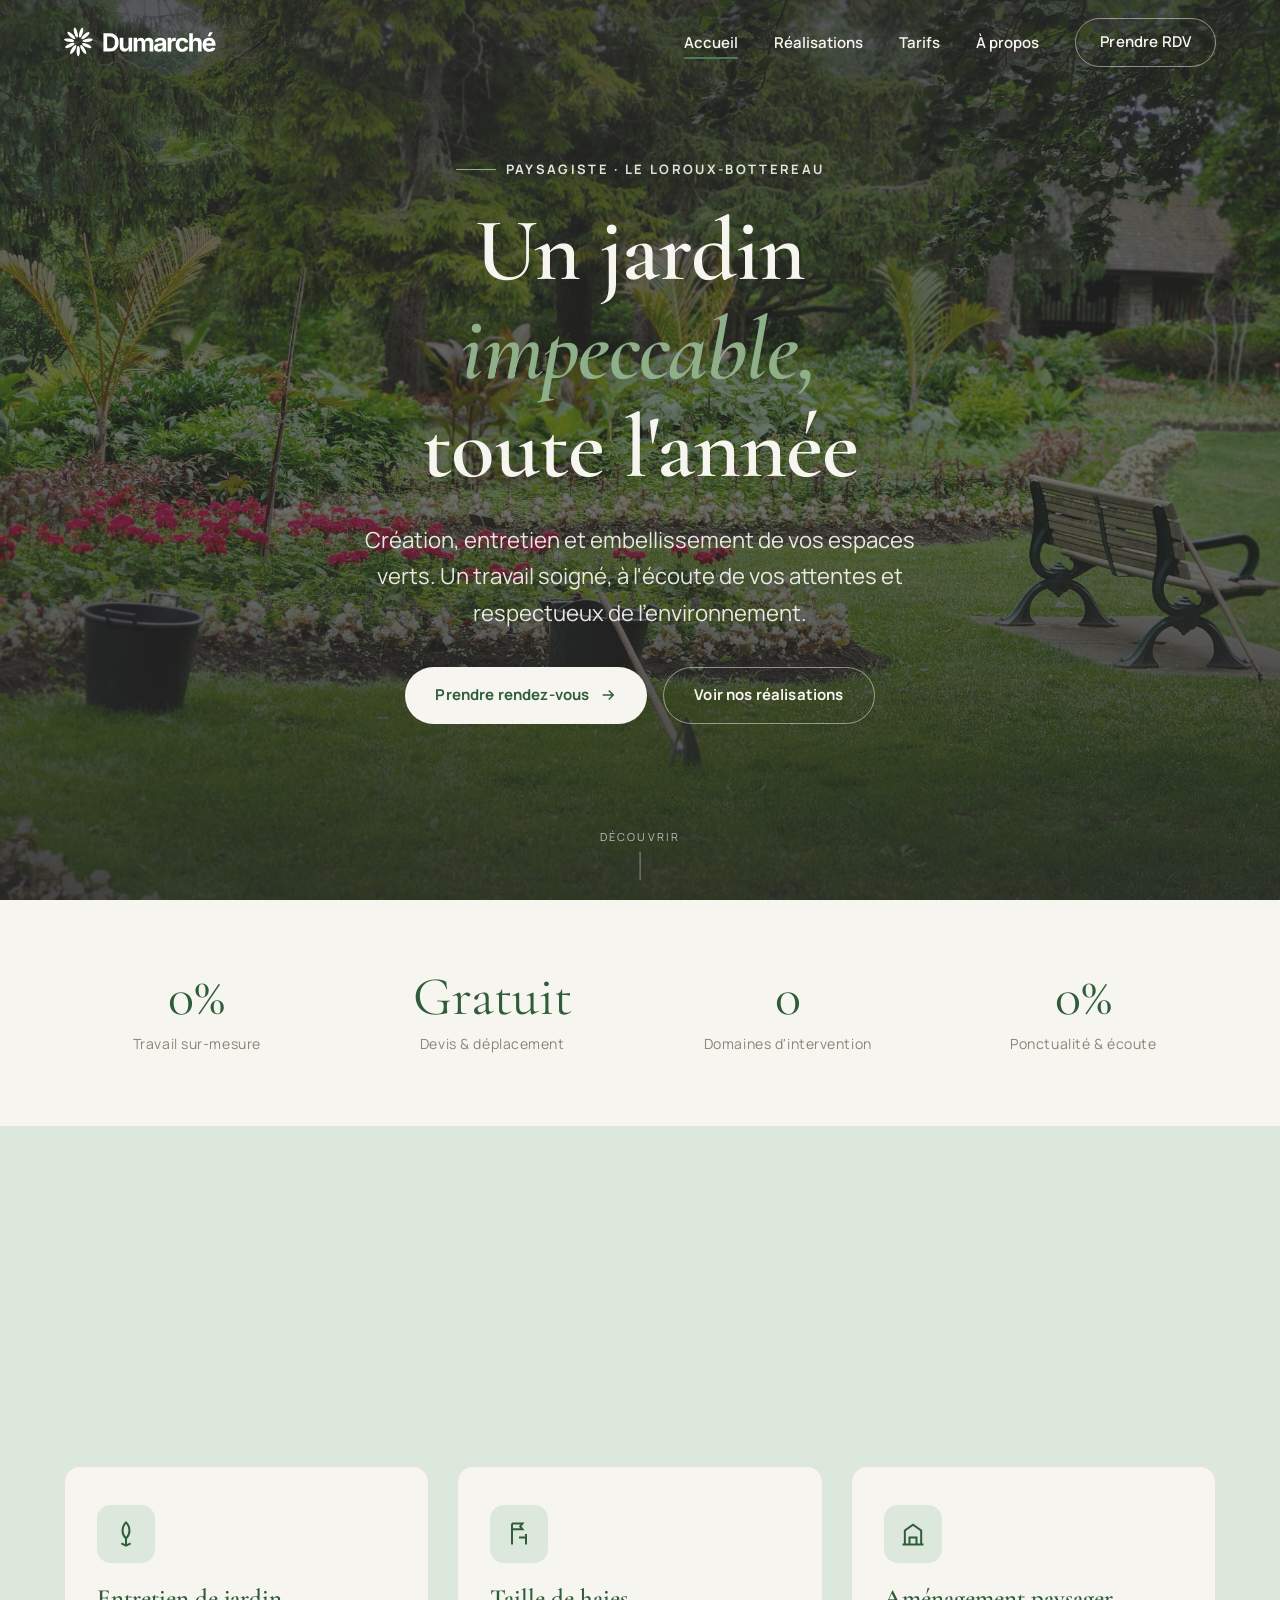
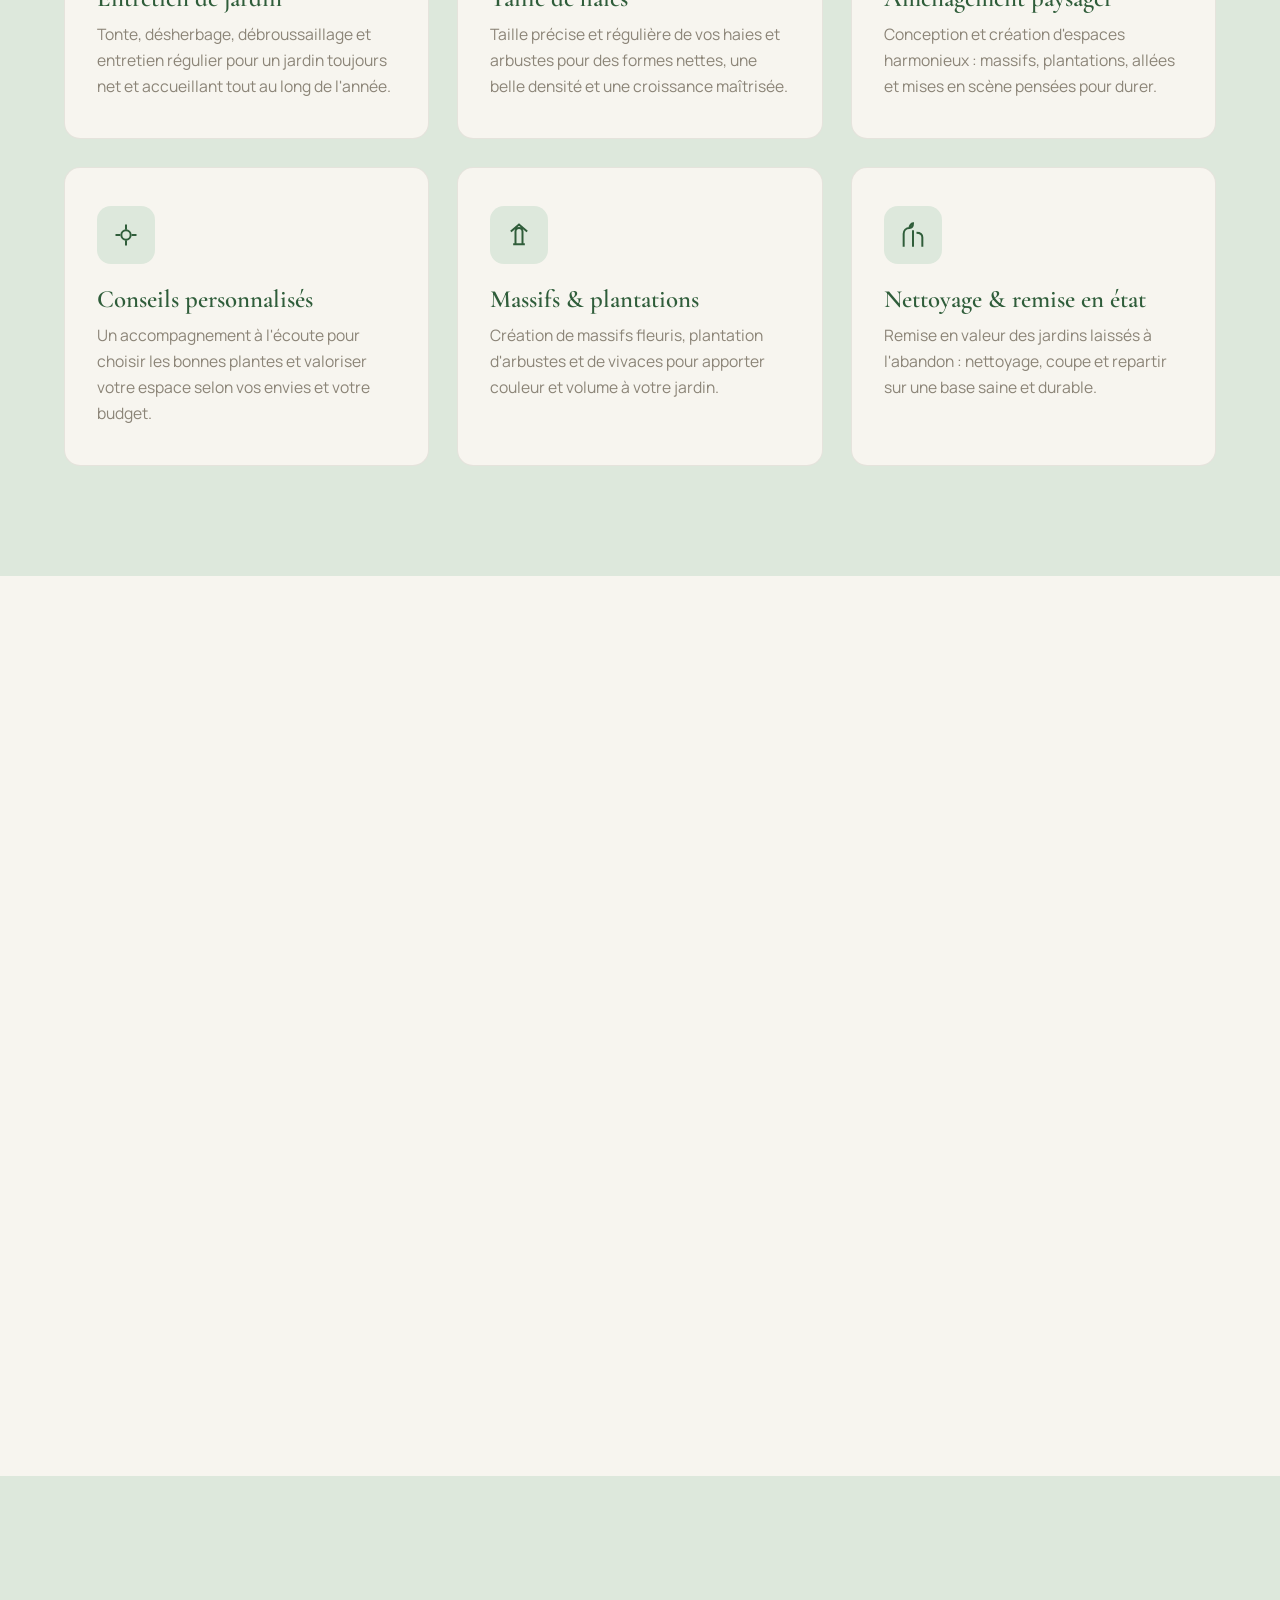
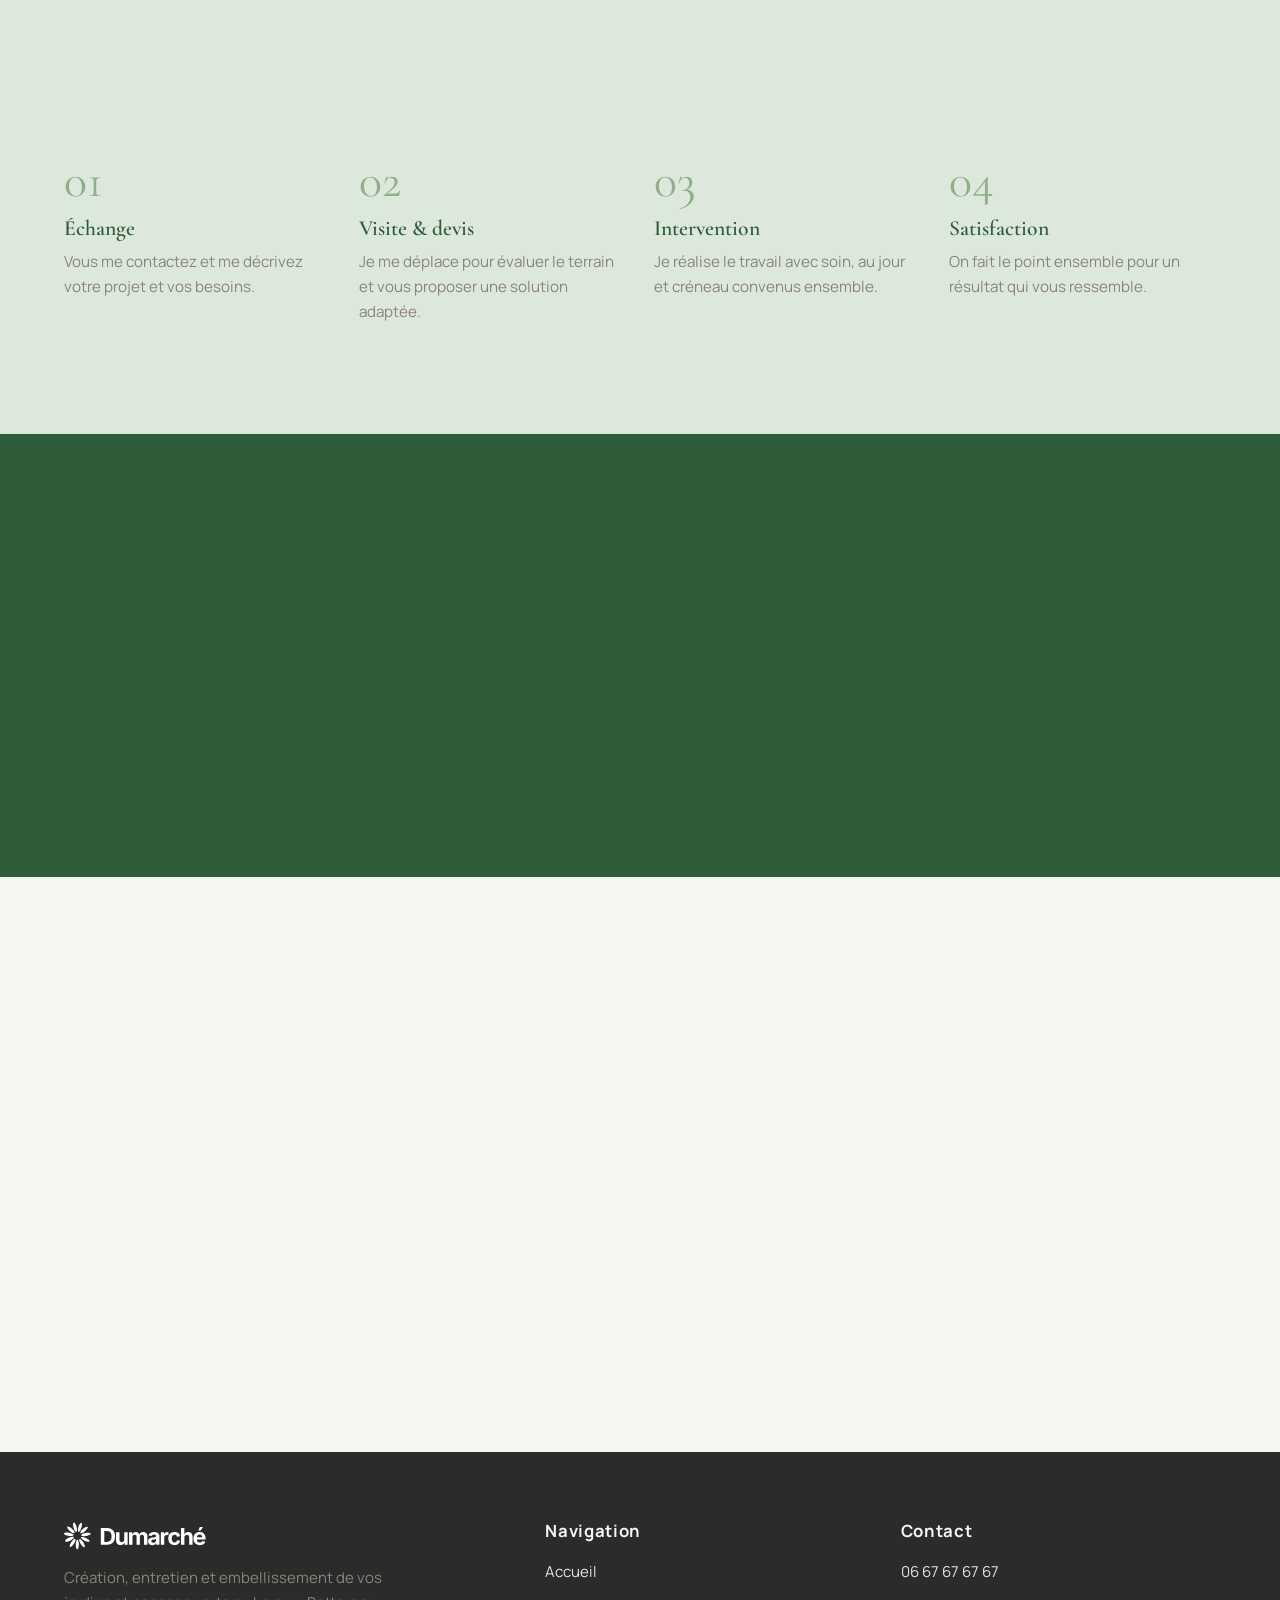
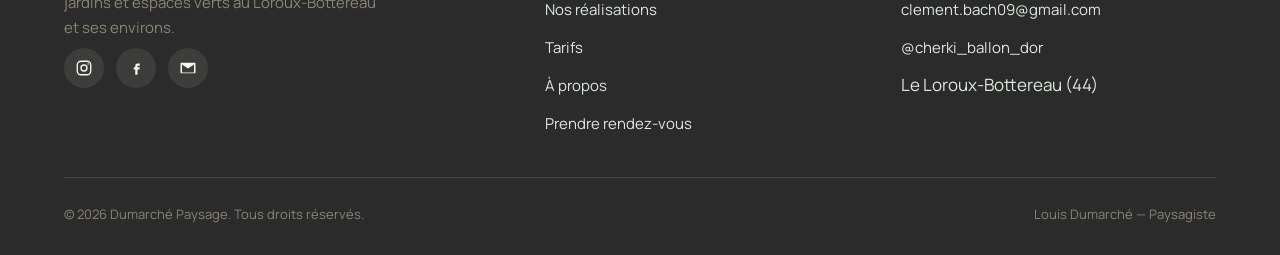
==== index.html @ e1dfd40d "Site vitrine Dumarché Paysage (5 pages, GSAP, RDV, tarifs) Co-Authored-By: Claude Opus 4.8 <noreply@" ====
<!DOCTYPE html>
<html lang="fr" class="no-js">
<head>
  <meta charset="UTF-8">
  <meta name="viewport" content="width=device-width, initial-scale=1.0">
  <title>Dumarché Paysage — Paysagiste à Le Loroux-Bottereau</title>
  <meta name="description" content="Dumarché Paysage — création, entretien et embellissement de jardins et espaces verts au Loroux-Bottereau. Un travail soigné, à l'écoute et respectueux de l'environnement.">
  <link rel="icon" href="assets/img/logo.svg" type="image/svg+xml">
  <link rel="preconnect" href="https://fonts.googleapis.com">
  <link rel="preconnect" href="https://fonts.gstatic.com" crossorigin>
  <link href="https://fonts.googleapis.com/css2?family=Cormorant+Garamond:ital,wght@0,500;0,600;1,500&family=Manrope:wght@400;500;600;700;800&display=swap" rel="stylesheet">
  <link rel="stylesheet" href="css/style.css">
</head>
<body class="hero-light">

  <!-- HEADER -->
  <header class="site-header">
    <div class="container nav">
      <a href="index.html" class="nav__logo" aria-label="Dumarché Paysage — accueil">
        <img class="logo-img" src="assets/img/logo.svg" alt="Dumarché Paysage">
      </a>
      <button class="nav__burger" aria-label="Menu"><span></span><span></span><span></span></button>
      <ul class="nav__links">
        <li><a href="index.html" class="active">Accueil</a></li>
        <li><a href="realisations.html">Réalisations</a></li>
        <li><a href="tarifs.html">Tarifs</a></li>
        <li><a href="a-propos.html">À propos</a></li>
        <li><a href="rendez-vous.html" class="btn btn--ghost nav__cta">Prendre RDV</a></li>
      </ul>
    </div>
  </header>

  <!-- HERO -->
  <section class="hero">
    <div class="hero__media">
      <video autoplay muted loop playsinline poster="assets/img/hero-garden.jpg">
        <source src="assets/vid/hero.mp4" type="video/mp4">
      </video>
    </div>
    <div class="container hero__content">
      <span class="hero__eyebrow">Paysagiste · Le Loroux-Bottereau</span>
      <h1>Un jardin<br><em>impeccable,</em><br>toute l'année</h1>
      <p class="hero__sub">Création, entretien et embellissement de vos espaces verts. Un travail soigné, à l'écoute de vos attentes et respectueux de l'environnement.</p>
      <div class="hero__actions">
        <a href="rendez-vous.html" class="btn btn--light">Prendre rendez-vous
          <svg viewBox="0 0 24 24" fill="none" stroke="currentColor" stroke-width="2"><path d="M5 12h14M13 6l6 6-6 6"/></svg>
        </a>
        <a href="realisations.html" class="btn btn--ghost" style="color:#F7F5EF;border-color:rgba(247,245,239,.5)">Voir nos réalisations</a>
      </div>
    </div>
    <div class="hero__scroll">Découvrir<span></span></div>
  </section>

  <!-- STATS -->
  <section class="section--tight bg-cream">
    <div class="container">
      <div class="stats" data-stagger>
        <div class="stat"><div class="stat__num" data-count="100" data-suffix="%">0%</div><div class="stat__label">Travail sur-mesure</div></div>
        <div class="stat"><div class="stat__num">Gratuit</div><div class="stat__label">Devis &amp; déplacement</div></div>
        <div class="stat"><div class="stat__num" data-count="4" data-suffix="">0</div><div class="stat__label">Domaines d'intervention</div></div>
        <div class="stat"><div class="stat__num" data-count="100" data-suffix="%">0%</div><div class="stat__label">Ponctualité & écoute</div></div>
      </div>
    </div>
  </section>

  <!-- SERVICES -->
  <section class="section bg-pale">
    <div class="container">
      <div class="text-center reveal">
        <span class="eyebrow">Nos prestations</span>
        <h2 class="section-title">Prendre soin de vos extérieurs</h2>
        <p class="section-lead">De l'entretien régulier à l'aménagement complet, chaque intervention est réalisée avec soin, dans le respect de vos attentes et de l'environnement.</p>
      </div>
      <div class="grid-3" data-stagger style="margin-top:56px">
        <article class="service-card">
          <div class="service-card__icon"><svg viewBox="0 0 24 24" fill="none" stroke="currentColor" stroke-width="1.7"><path d="M12 2C8 6 8 12 12 16c4-4 4-10 0-14zM12 16v6M8 20l4 2 4-2"/></svg></div>
          <h3>Entretien de jardin</h3>
          <p>Tonte, désherbage, débroussaillage et entretien régulier pour un jardin toujours net et accueillant tout au long de l'année.</p>
        </article>
        <article class="service-card">
          <div class="service-card__icon"><svg viewBox="0 0 24 24" fill="none" stroke="currentColor" stroke-width="1.7"><path d="M6 3v18M6 8h9l-2-2.5L15 3H6M18 12v9M18 15h-6"/></svg></div>
          <h3>Taille de haies</h3>
          <p>Taille précise et régulière de vos haies et arbustes pour des formes nettes, une belle densité et une croissance maîtrisée.</p>
        </article>
        <article class="service-card">
          <div class="service-card__icon"><svg viewBox="0 0 24 24" fill="none" stroke="currentColor" stroke-width="1.7"><path d="M3 21h18M5 21V9l7-5 7 5v12M9 21v-6h6v6"/></svg></div>
          <h3>Aménagement paysager</h3>
          <p>Conception et création d'espaces harmonieux : massifs, plantations, allées et mises en scène pensées pour durer.</p>
        </article>
        <article class="service-card">
          <div class="service-card__icon"><svg viewBox="0 0 24 24" fill="none" stroke="currentColor" stroke-width="1.7"><path d="M12 3v4M12 21v-4M3 12h4M21 12h-4M12 8a4 4 0 100 8 4 4 0 000-8z"/></svg></div>
          <h3>Conseils personnalisés</h3>
          <p>Un accompagnement à l'écoute pour choisir les bonnes plantes et valoriser votre espace selon vos envies et votre budget.</p>
        </article>
        <article class="service-card">
          <div class="service-card__icon"><svg viewBox="0 0 24 24" fill="none" stroke="currentColor" stroke-width="1.7"><path d="M7 20h10M9 20V9a3 3 0 016 0v11M5 9l7-6 7 6"/></svg></div>
          <h3>Massifs & plantations</h3>
          <p>Création de massifs fleuris, plantation d'arbustes et de vivaces pour apporter couleur et volume à votre jardin.</p>
        </article>
        <article class="service-card">
          <div class="service-card__icon"><svg viewBox="0 0 24 24" fill="none" stroke="currentColor" stroke-width="1.7"><path d="M4 22V11M4 11c0-3 2-5 5-5M20 22V14M20 14c0-3-2-4-5-4M9 6c0-2 1.5-4 3-4 0 2-1 4-3 4zM12 22V8"/></svg></div>
          <h3>Nettoyage & remise en état</h3>
          <p>Remise en valeur des jardins laissés à l'abandon : nettoyage, coupe et repartir sur une base saine et durable.</p>
        </article>
      </div>
    </div>
  </section>

  <!-- SPLIT / QUALITÉ -->
  <section class="section bg-cream">
    <div class="container split">
      <div class="split__media reveal">
        <img src="assets/img/garden-3.jpg" alt="Espace vert entretenu par Dumarché Paysage">
      </div>
      <div class="reveal">
        <span class="eyebrow">Notre engagement</span>
        <h2 class="section-title">Un jardin est un lieu de vie</h2>
        <p class="section-lead">Parce qu'un jardin se vit au quotidien, Dumarché Paysage met tout en œuvre pour créer des espaces harmonieux, durables et agréables à vivre.</p>
        <ul class="list-check">
          <li>Un travail soigné, dans le respect de vos attentes</li>
          <li>L'écoute et le conseil au cœur de chaque projet</li>
          <li>Ponctualité et sérieux à chaque intervention</li>
          <li>Le respect de l'environnement comme priorité</li>
        </ul>
        <a href="a-propos.html" class="btn btn--primary" style="margin-top:32px">En savoir plus sur nous
          <svg viewBox="0 0 24 24" fill="none" stroke="currentColor" stroke-width="2"><path d="M5 12h14M13 6l6 6-6 6"/></svg>
        </a>
      </div>
    </div>
  </section>

  <!-- PROCESS -->
  <section class="section bg-pale">
    <div class="container">
      <div class="text-center reveal">
        <span class="eyebrow">Comment ça se passe</span>
        <h2 class="section-title">Simple, du contact à la réalisation</h2>
      </div>
      <div class="steps" data-stagger style="margin-top:52px">
        <div class="step"><div class="step__num">01</div><h3>Échange</h3><p>Vous me contactez et me décrivez votre projet et vos besoins.</p></div>
        <div class="step"><div class="step__num">02</div><h3>Visite & devis</h3><p>Je me déplace pour évaluer le terrain et vous proposer une solution adaptée.</p></div>
        <div class="step"><div class="step__num">03</div><h3>Intervention</h3><p>Je réalise le travail avec soin, au jour et créneau convenus ensemble.</p></div>
        <div class="step"><div class="step__num">04</div><h3>Satisfaction</h3><p>On fait le point ensemble pour un résultat qui vous ressemble.</p></div>
      </div>
    </div>
  </section>

  <!-- CITATION -->
  <section class="section bg-dark">
    <div class="container quote reveal">
      <p>« Depuis toujours attiré par la nature, je mets mon sérieux, ma créativité et mon sens du détail au service de chaque jardin. »</p>
      <cite>Louis Dumarché — Fondateur</cite>
    </div>
  </section>

  <!-- CTA -->
  <section class="section bg-cream">
    <div class="container cta-band reveal" style="background:var(--vert-fonce);border-radius:24px;padding:70px 30px;color:var(--creme)">
      <h2 style="color:var(--creme)">Prêt à embellir votre jardin ?</h2>
      <p>Prenez rendez-vous dès aujourd'hui. Réponse rapide et devis adapté à votre projet.</p>
      <a href="rendez-vous.html" class="btn btn--light">Prendre rendez-vous
        <svg viewBox="0 0 24 24" fill="none" stroke="currentColor" stroke-width="2"><path d="M5 12h14M13 6l6 6-6 6"/></svg>
      </a>
    </div>
  </section>

  <!-- FOOTER -->
  <footer class="site-footer">
    <div class="container">
      <div class="footer-grid">
        <div>
          <div class="footer-logo"><img class="logo-img" src="assets/img/logo.svg" alt="Dumarché Paysage"></div>
          <p>Création, entretien et embellissement de vos jardins et espaces verts au Loroux-Bottereau et ses environs.</p>
          <div class="socials">
            <a href="https://instagram.com/cherki_ballon_dor" target="_blank" rel="noopener" aria-label="Instagram">
              <svg viewBox="0 0 24 24" fill="none" stroke="currentColor" stroke-width="1.8"><rect x="3" y="3" width="18" height="18" rx="5"/><circle cx="12" cy="12" r="4"/><circle cx="17.5" cy="6.5" r="1" fill="currentColor" stroke="none"/></svg>
            </a>
            <a href="#" aria-label="Facebook">
              <svg viewBox="0 0 24 24" fill="currentColor"><path d="M14 9h3V6h-3c-2.2 0-3 1.6-3 3.5V11H9v3h2v7h3v-7h2.5l.5-3H14V9.5c0-.3.2-.5.5-.5z"/></svg>
            </a>
            <a href="mailto:clement.bach09@gmail.com" aria-label="Email">
              <svg viewBox="0 0 24 24" fill="currentColor"><path d="M3 5h18a1 1 0 011 1v12a1 1 0 01-1 1H3a1 1 0 01-1-1V6a1 1 0 011-1zm1 2.2V18h16V7.2l-8 5.3-8-5.3z"/></svg>
            </a>
          </div>
        </div>
        <div class="footer-col">
          <h4>Navigation</h4>
          <ul>
            <li><a href="index.html">Accueil</a></li>
            <li><a href="realisations.html">Nos réalisations</a></li>
            <li><a href="tarifs.html">Tarifs</a></li>
            <li><a href="a-propos.html">À propos</a></li>
            <li><a href="rendez-vous.html">Prendre rendez-vous</a></li>
          </ul>
        </div>
        <div class="footer-col">
          <h4>Contact</h4>
          <ul>
            <li><a href="tel:0667676767">06 67 67 67 67</a></li>
            <li><a href="mailto:clement.bach09@gmail.com">clement.bach09@gmail.com</a></li>
            <li><a href="https://instagram.com/cherki_ballon_dor" target="_blank" rel="noopener">@cherki_ballon_dor</a></li>
            <li>Le Loroux-Bottereau (44)</li>
          </ul>
        </div>
      </div>
      <div class="footer-bottom">
        <span>© <span class="year">2026</span> Dumarché Paysage. Tous droits réservés.</span>
        <span>Louis Dumarché — Paysagiste</span>
      </div>
    </div>
  </footer>

  <script src="https://cdnjs.cloudflare.com/ajax/libs/gsap/3.12.5/gsap.min.js"></script>
  <script src="https://cdnjs.cloudflare.com/ajax/libs/gsap/3.12.5/ScrollTrigger.min.js"></script>
  <script src="js/main.js"></script>
</body>
</html>
---- css/style.css ----
/* ============================================================
   DUMARCHÉ PAYSAGE — Feuille de styles
   Palette: #2F5D3A #4F7A57 #8FAF8B #DDE8DC #F7F5EF #8B8477 #6A4E3B #2B2B2B
   ============================================================ */

:root {
  --vert-fonce: #2F5D3A;
  --vert: #4F7A57;
  --vert-clair: #8FAF8B;
  --vert-pale: #DDE8DC;
  --creme: #F7F5EF;
  --taupe: #8B8477;
  --brun: #6A4E3B;
  --noir: #2B2B2B;

  --ombre: 0 10px 40px rgba(43, 43, 43, .12);
  --ombre-douce: 0 4px 20px rgba(43, 43, 43, .08);
  --radius: 16px;
  --radius-sm: 10px;
  --max: 1200px;
  --transition: .4s cubic-bezier(.22, 1, .36, 1);

  --serif: "Cormorant Garamond", Georgia, serif;
  --sans: "Manrope", -apple-system, "Segoe UI", sans-serif;
}

* { margin: 0; padding: 0; box-sizing: border-box; }

html { scroll-behavior: smooth; overflow-x: hidden; }

body {
  font-family: var(--sans);
  color: var(--noir);
  background: var(--creme);
  line-height: 1.65;
  font-size: 17px;
  overflow-x: hidden;
}

h1, h2, h3, h4 { font-family: var(--serif); font-weight: 600; line-height: 1.1; color: var(--vert-fonce); }

a { color: inherit; text-decoration: none; }
img { max-width: 100%; display: block; }

.container { width: 100%; max-width: var(--max); margin: 0 auto; padding: 0 24px; }

.section { padding: 110px 0; }
.section--tight { padding: 70px 0; }
.bg-pale { background: var(--vert-pale); }
.bg-cream { background: var(--creme); }
.bg-dark { background: var(--vert-fonce); color: var(--creme); }
.bg-dark h1, .bg-dark h2, .bg-dark h3 { color: var(--creme); }

/* --------- Titres de section --------- */
.eyebrow {
  display: inline-block;
  font-family: var(--sans);
  font-weight: 700;
  letter-spacing: .22em;
  text-transform: uppercase;
  font-size: 12px;
  color: var(--vert);
  margin-bottom: 14px;
}
.bg-dark .eyebrow { color: var(--vert-clair); }
.section-title { font-size: clamp(2.1rem, 4.5vw, 3.4rem); margin-bottom: 18px; }
.section-lead { max-width: 620px; color: var(--taupe); font-size: 1.08rem; }
.bg-dark .section-lead { color: var(--vert-pale); }
.text-center { text-align: center; }
.text-center .section-lead { margin-left: auto; margin-right: auto; }

/* --------- Boutons --------- */
.btn {
  display: inline-flex; align-items: center; gap: 10px;
  padding: 15px 30px;
  border-radius: 100px;
  font-family: var(--sans);
  font-weight: 700;
  font-size: 15px;
  letter-spacing: .01em;
  cursor: pointer;
  border: none;
  transition: transform var(--transition), box-shadow var(--transition), background var(--transition);
}
.btn svg { width: 18px; height: 18px; }
.btn--primary { background: var(--vert-fonce); color: var(--creme); box-shadow: var(--ombre-douce); }
.btn--primary:hover { background: var(--vert); transform: translateY(-3px); box-shadow: var(--ombre); }
.btn--light { background: var(--creme); color: var(--vert-fonce); }
.btn--light:hover { transform: translateY(-3px); box-shadow: var(--ombre); }
.btn--ghost { background: transparent; color: var(--vert-fonce); border: 1.5px solid var(--vert-clair); }
.btn--ghost:hover { background: var(--vert-fonce); color: var(--creme); border-color: var(--vert-fonce); }

/* --------- Header / Navigation --------- */
.site-header {
  position: fixed; top: 0; left: 0; right: 0; z-index: 100;
  padding: 18px 0;
  transition: background var(--transition), padding var(--transition), box-shadow var(--transition);
}
.site-header.scrolled {
  background: rgba(247, 245, 239, .92);
  backdrop-filter: blur(12px);
  padding: 12px 0;
  box-shadow: 0 2px 20px rgba(43,43,43,.06);
}
.nav { display: flex; align-items: center; justify-content: space-between; }
.nav__logo { display: flex; align-items: center; }
.nav__logo svg { height: 34px; width: auto; }
.logo-img { height: 30px; width: auto; transition: filter var(--transition); }
body.hero-light .site-header:not(.scrolled) .logo-img { filter: invert(1) brightness(2); }
.footer-logo .logo-img { height: 28px; filter: invert(1) brightness(2); }
.nav__logo svg path { transition: fill var(--transition); }
/* logo lisible sur fond image en haut de page (hero) */
.site-header:not(.scrolled) .hero-page .nav__logo svg path,
body.hero-light .site-header:not(.scrolled) .nav__logo svg path { fill: var(--creme); }

.nav__links { display: flex; align-items: center; gap: 36px; list-style: none; }
.nav__links a {
  font-weight: 600; font-size: 15px; position: relative; padding: 4px 0;
  color: var(--noir); transition: color var(--transition);
}
body.hero-light .site-header:not(.scrolled) .nav__links a,
body.hero-light .site-header:not(.scrolled) .nav__cta.btn--ghost { color: var(--creme); }
body.hero-light .site-header:not(.scrolled) .nav__cta.btn--ghost { border-color: rgba(247,245,239,.5); }
.nav__links a::after {
  content: ""; position: absolute; left: 0; bottom: -2px; width: 0; height: 2px;
  background: var(--vert); transition: width var(--transition);
}
.nav__links a:hover::after, .nav__links a.active::after { width: 100%; }
.nav__links a.active { color: var(--vert); }
/* Bouton "Prendre RDV" dans la nav : padding correct (sinon écrasé par .nav__links a) */
.nav__links a.nav__cta { padding: 11px 24px; }
.nav__links a.nav__cta::after { display: none; }

.nav__burger { display: none; flex-direction: column; gap: 5px; background: none; border: none; cursor: pointer; padding: 8px; }
.nav__burger span { width: 26px; height: 2px; background: var(--noir); transition: var(--transition); }
body.hero-light .site-header:not(.scrolled) .nav__burger span { background: var(--creme); }

/* --------- Hero accueil --------- */
.hero {
  position: relative; min-height: 100vh; display: flex; align-items: center;
  color: var(--creme); overflow: hidden;
}
.hero__media { position: absolute; inset: 0; z-index: -2; }
.hero__media video, .hero__media img { width: 100%; height: 100%; object-fit: cover; }
.hero::after {
  content: ""; position: absolute; inset: 0; z-index: -1;
  background: linear-gradient(180deg, rgba(43,43,43,.78) 0%, rgba(43,43,43,.62) 45%, rgba(43,43,43,.85) 100%);
}
.hero__content { max-width: 820px; margin: 0 auto; text-align: center; padding: 70px 0 96px; }
.hero__eyebrow {
  display: inline-flex; align-items: center; gap: 10px;
  font-weight: 700; letter-spacing: .18em; text-transform: uppercase; font-size: 13px;
  color: var(--vert-pale); margin-bottom: 22px;
}
.hero__eyebrow::before { content: ""; width: 40px; height: 1.5px; background: var(--vert-clair); }
.hero h1 { color: var(--creme); font-size: clamp(3rem, 7.5vw, 5.6rem); margin-bottom: 24px; letter-spacing: -.01em; }
.hero h1 em { font-style: italic; color: var(--vert-clair); }
.hero__sub { font-size: clamp(1.12rem, 2.1vw, 1.38rem); max-width: 590px; color: rgba(247,245,239,.92); margin: 0 auto 36px; }
.hero__actions { display: flex; gap: 16px; flex-wrap: wrap; justify-content: center; }
.hero__scroll {
  position: absolute; bottom: 20px; left: 50%; transform: translateX(-50%);
  font-size: 11px; letter-spacing: .2em; text-transform: uppercase; color: rgba(247,245,239,.7);
  display: flex; flex-direction: column; align-items: center; gap: 6px;
}
.hero__scroll span { width: 1px; height: 28px; background: rgba(247,245,239,.45); animation: scrollLine 2s ease-in-out infinite; }
@keyframes scrollLine { 0%,100%{transform:scaleY(.4);opacity:.4;transform-origin:top} 50%{transform:scaleY(1);opacity:1;transform-origin:top} }

/* --------- Hero pages internes --------- */
.hero-page {
  position: relative; min-height: 56vh; display: flex; align-items: flex-end;
  color: var(--creme); overflow: hidden; padding-bottom: 60px;
}
.hero-page__media { position: absolute; inset: 0; z-index: -2; }
.hero-page__media img { width: 100%; height: 100%; object-fit: cover; }
.hero-page::after { content:""; position:absolute; inset:0; z-index:-1;
  background: linear-gradient(180deg, rgba(43,43,43,.45), rgba(47,93,58,.65)); }
.hero-page h1 { color: var(--creme); font-size: clamp(2.4rem, 6vw, 4.2rem); }
.hero-page p { color: var(--vert-pale); max-width: 560px; margin-top: 12px; }
.breadcrumb { font-size: 13px; letter-spacing: .1em; text-transform: uppercase; color: var(--vert-clair); margin-bottom: 14px; }

/* --------- Stats --------- */
.stats { display: grid; grid-template-columns: repeat(4, 1fr); gap: 30px; }
.stat { text-align: center; }
.stat__num { font-family: var(--serif); font-size: clamp(2.4rem, 5vw, 3.4rem); color: var(--vert-fonce); line-height: 1; }
.bg-dark .stat__num { color: var(--vert-clair); }
.stat__label { font-size: 14px; color: var(--taupe); margin-top: 8px; letter-spacing: .04em; }
.bg-dark .stat__label { color: var(--vert-pale); }

/* --------- Grille services --------- */
.grid-3 { display: grid; grid-template-columns: repeat(3, 1fr); gap: 28px; }
.grid-2 { display: grid; grid-template-columns: repeat(2, 1fr); gap: 28px; }
.service-card {
  background: var(--creme); border: 1px solid rgba(139,132,119,.16);
  border-radius: var(--radius); padding: 38px 32px; transition: transform var(--transition), box-shadow var(--transition), border-color var(--transition);
}
.service-card:hover { transform: translateY(-8px); box-shadow: var(--ombre); border-color: var(--vert-clair); }
.service-card__icon {
  width: 58px; height: 58px; border-radius: 14px; background: var(--vert-pale);
  display: flex; align-items: center; justify-content: center; margin-bottom: 22px; color: var(--vert-fonce);
}
.service-card__icon svg { width: 28px; height: 28px; }
.service-card h3 { font-size: 1.55rem; margin-bottom: 10px; }
.service-card p { color: var(--taupe); font-size: .98rem; }

/* --------- Split (image + texte) --------- */
.split { display: grid; grid-template-columns: 1fr 1fr; gap: 64px; align-items: center; }
.split__media { border-radius: var(--radius); overflow: hidden; box-shadow: var(--ombre); }
.split__media img { width: 100%; height: 100%; object-fit: cover; aspect-ratio: 4/5; }
.split__media--video video { width: 100%; border-radius: var(--radius); display:block; }
.list-check { list-style: none; margin-top: 24px; display: grid; gap: 14px; }
.list-check li { display: flex; gap: 12px; align-items: flex-start; color: var(--noir); }
.list-check li::before {
  content: "✓"; flex: none; width: 24px; height: 24px; border-radius: 50%;
  background: var(--vert-fonce); color: var(--creme); font-size: 13px; font-weight: 700;
  display: flex; align-items: center; justify-content: center; margin-top: 2px;
}

/* --------- Galerie / Réalisations --------- */
.gallery { display: grid; grid-template-columns: repeat(3, 1fr); gap: 20px; }
.gallery__item {
  position: relative; border-radius: var(--radius); overflow: hidden; cursor: pointer;
  aspect-ratio: 4/5; box-shadow: var(--ombre-douce);
}
.gallery__item img { width: 100%; height: 100%; object-fit: cover; transition: transform .7s cubic-bezier(.22,1,.36,1); }
.gallery__item:hover img { transform: scale(1.07); }
.gallery__item span {
  position: absolute; left: 0; right: 0; bottom: 0; padding: 40px 20px 18px;
  color: var(--creme); font-weight: 600; font-family: var(--serif); font-size: 1.25rem;
  background: linear-gradient(transparent, rgba(43,43,43,.75));
}
.gallery__item--tall { grid-row: span 2; aspect-ratio: auto; }

/* Avant / Après (slider) */
.ba { display: grid; gap: 40px; }
.ba-slider {
  position: relative; width: 100%; aspect-ratio: 3/2; border-radius: var(--radius);
  overflow: hidden; box-shadow: var(--ombre); user-select: none;
}
.ba-slider img { position: absolute; inset: 0; width: 100%; height: 100%; object-fit: cover; }
.ba-slider__after { clip-path: inset(0 0 0 50%); }
.ba-slider__handle {
  position: absolute; top: 0; bottom: 0; left: 50%; width: 3px; background: var(--creme);
  transform: translateX(-50%); cursor: ew-resize; z-index: 3;
}
.ba-slider__handle::after {
  content: "⇆"; position: absolute; top: 50%; left: 50%; transform: translate(-50%,-50%);
  width: 46px; height: 46px; border-radius: 50%; background: var(--creme); color: var(--vert-fonce);
  display: flex; align-items: center; justify-content: center; font-size: 18px; box-shadow: var(--ombre);
}
.ba-label { position: absolute; top: 16px; z-index: 2; padding: 6px 14px; border-radius: 100px;
  font-size: 12px; font-weight: 700; letter-spacing: .08em; text-transform: uppercase; }
.ba-label--before { left: 16px; background: rgba(43,43,43,.7); color: var(--creme); }
.ba-label--after { right: 16px; background: var(--vert-fonce); color: var(--creme); }

/* --------- Étapes / process --------- */
.steps { display: grid; grid-template-columns: repeat(4, 1fr); gap: 28px; counter-reset: step; }
.step { position: relative; padding-top: 20px; }
.step__num {
  font-family: var(--serif); font-size: 3rem; color: var(--vert-clair); line-height: 1; margin-bottom: 12px;
}
.step h3 { font-size: 1.35rem; margin-bottom: 8px; }
.step p { color: var(--taupe); font-size: .95rem; }

/* --------- Citation / bandeau --------- */
.quote { text-align: center; max-width: 820px; margin: 0 auto; }
.quote p { font-family: var(--serif); font-size: clamp(1.6rem, 3.5vw, 2.6rem); font-style: italic; color: var(--creme); line-height: 1.35; }
.quote cite { display: block; margin-top: 26px; font-family: var(--sans); font-style: normal; font-weight: 700; color: var(--vert-clair); letter-spacing: .05em; }

/* --------- CTA bande --------- */
.cta-band { text-align: center; }
.cta-band h2 { font-size: clamp(2rem, 4.5vw, 3.2rem); margin-bottom: 16px; }
.cta-band p { color: var(--vert-pale); max-width: 520px; margin: 0 auto 32px; }

/* --------- Formulaire RDV --------- */
.rdv-layout { display: grid; grid-template-columns: 1.15fr .85fr; gap: 56px; align-items: start; }
.form-card { background: var(--creme); border-radius: var(--radius); padding: 42px; box-shadow: var(--ombre); border: 1px solid rgba(139,132,119,.15); }
.form-row { display: grid; grid-template-columns: 1fr 1fr; gap: 20px; }
.field { margin-bottom: 22px; display: flex; flex-direction: column; }
.field label { font-size: 14px; font-weight: 700; margin-bottom: 8px; color: var(--vert-fonce); }
.field label .req { color: #b04a3a; }
.field input, .field select, .field textarea {
  font-family: var(--sans); font-size: 16px; padding: 13px 16px;
  border: 1.5px solid rgba(139,132,119,.35); border-radius: var(--radius-sm);
  background: #fff; color: var(--noir); transition: border-color var(--transition), box-shadow var(--transition);
}
.field input:focus, .field select:focus, .field textarea:focus {
  outline: none; border-color: var(--vert); box-shadow: 0 0 0 4px rgba(79,122,87,.12);
}
.field textarea { resize: vertical; min-height: 110px; }
.field.error input, .field.error select, .field.error textarea { border-color: #b04a3a; }
.field .err-msg { color: #b04a3a; font-size: 13px; margin-top: 6px; display: none; }
.field.error .err-msg { display: block; }

/* choix de prestation en "pills" */
.pills { display: flex; flex-wrap: wrap; gap: 10px; }
.pill { position: relative; }
.pill input { position: absolute; opacity: 0; }
.pill label {
  display: inline-block; padding: 9px 18px; border-radius: 100px; margin: 0;
  border: 1.5px solid rgba(139,132,119,.35); font-size: 14px; font-weight: 600;
  cursor: pointer; transition: var(--transition); color: var(--noir);
}
.pill input:checked + label { background: var(--vert-fonce); color: var(--creme); border-color: var(--vert-fonce); }

.form-note { font-size: 13px; color: var(--taupe); margin-top: 8px; }
.form-success {
  display: none; background: var(--vert-pale); border: 1px solid var(--vert-clair);
  border-radius: var(--radius-sm); padding: 22px; margin-top: 20px; color: var(--vert-fonce);
}
.form-success.show { display: block; }
.form-success strong { display:block; font-family: var(--serif); font-size: 1.3rem; margin-bottom: 6px; }

/* aside infos RDV */
.rdv-aside { position: sticky; top: 110px; display: grid; gap: 22px; }
.info-box { background: var(--vert-fonce); color: var(--creme); border-radius: var(--radius); padding: 32px; }
.info-box h3 { color: var(--creme); font-size: 1.4rem; margin-bottom: 18px; }
.info-line { display: flex; gap: 14px; align-items: flex-start; padding: 12px 0; border-bottom: 1px solid rgba(247,245,239,.14); }
.info-line:last-child { border-bottom: none; }
.info-line svg { width: 20px; height: 20px; flex: none; margin-top: 3px; color: var(--vert-clair); }
.info-line a { color: var(--creme); }
.info-line a:hover { color: var(--vert-clair); }
.info-line span small { display: block; color: var(--vert-pale); font-size: 13px; }
.price-tag { background: var(--vert-pale); border-radius: var(--radius); padding: 28px; text-align: center; }
.price-tag .amount { font-family: var(--serif); font-size: 3rem; color: var(--vert-fonce); line-height: 1; }
.price-tag .amount small { font-size: 1rem; color: var(--taupe); }
.price-tag p { color: var(--taupe); font-size: 14px; margin-top: 8px; }

/* --------- À propos --------- */
.profile { display: grid; grid-template-columns: .9fr 1.1fr; gap: 56px; align-items: center; }
.profile__media { border-radius: var(--radius); overflow: hidden; box-shadow: var(--ombre); position: relative; }
.profile__media img { aspect-ratio: 3/4; object-fit: cover; width: 100%; }
.profile__badge {
  position: absolute; bottom: 22px; left: 22px; right: 22px; background: rgba(247,245,239,.94);
  backdrop-filter: blur(6px); border-radius: var(--radius-sm); padding: 18px 22px;
}
.profile__badge strong { font-family: var(--serif); font-size: 1.3rem; color: var(--vert-fonce); display: block; }
.profile__badge span { font-size: 14px; color: var(--taupe); }
.values { display: grid; grid-template-columns: repeat(2, 1fr); gap: 22px; margin-top: 10px; }
.value { background: var(--creme); border-radius: var(--radius-sm); padding: 24px; border: 1px solid rgba(139,132,119,.15); }
.value h4 { font-size: 1.2rem; margin-bottom: 6px; }
.value p { font-size: .92rem; color: var(--taupe); }

/* --------- Tarifs --------- */
.price-grid { display: grid; grid-template-columns: repeat(2, 1fr); gap: 28px; }
.price-block {
  background: var(--creme); border: 1px solid rgba(139,132,119,.18);
  border-radius: var(--radius); padding: 32px 34px; transition: box-shadow var(--transition), transform var(--transition);
}
.price-block:hover { box-shadow: var(--ombre); transform: translateY(-4px); }
.price-block__head { display: flex; align-items: center; gap: 14px; margin-bottom: 18px; padding-bottom: 16px; border-bottom: 2px solid var(--vert-pale); }
.price-block__head .ico { width: 44px; height: 44px; flex: none; border-radius: 12px; background: var(--vert-pale); color: var(--vert-fonce); display: flex; align-items: center; justify-content: center; }
.price-block__head .ico svg { width: 24px; height: 24px; }
.price-block__head h3 { font-size: 1.5rem; }
.price-list { list-style: none; display: grid; gap: 2px; }
.price-list li { display: flex; justify-content: space-between; align-items: baseline; gap: 16px; padding: 11px 0; border-bottom: 1px dashed rgba(139,132,119,.25); }
.price-list li:last-child { border-bottom: none; }
.price-list .name { color: var(--noir); font-weight: 500; }
.price-list .price { color: var(--vert-fonce); font-weight: 700; white-space: nowrap; text-align: right; }
.price-list .price small { display: block; font-weight: 500; font-size: 12px; color: var(--taupe); }
.price-highlight {
  grid-column: 1 / -1; background: var(--vert-fonce); color: var(--creme);
  border-radius: var(--radius); padding: 36px 40px; display: grid; grid-template-columns: 1fr 1fr 1fr; gap: 24px;
}
.price-highlight h3 { grid-column: 1 / -1; color: var(--creme); font-size: 1.6rem; margin-bottom: 4px; }
.price-highlight .ph-item { display: flex; flex-direction: column; gap: 4px; }
.price-highlight .ph-item strong { font-family: var(--serif); font-size: 1.5rem; color: var(--vert-clair); }
.price-highlight .ph-item span { color: var(--vert-pale); font-size: 14px; }
.price-disclaimer { background: var(--vert-pale); border-radius: var(--radius-sm); padding: 20px 24px; display: flex; gap: 14px; align-items: flex-start; margin-bottom: 44px; }
.price-disclaimer svg { width: 24px; height: 24px; flex: none; color: var(--vert-fonce); margin-top: 2px; }
.price-disclaimer p { margin: 0; color: var(--brun); font-size: .96rem; }
@media (max-width: 640px) {
  .price-grid { grid-template-columns: 1fr; }
  .price-highlight { grid-template-columns: 1fr; padding: 28px 24px; }
}

/* --------- Footer --------- */
.site-footer { background: var(--noir); color: var(--vert-pale); padding: 70px 0 30px; }
.footer-grid { display: grid; grid-template-columns: 1.4fr 1fr 1fr; gap: 40px; padding-bottom: 40px; border-bottom: 1px solid rgba(247,245,239,.12); }
.footer-logo svg { height: 30px; }
.footer-logo svg path { fill: var(--creme); }
.site-footer p { color: var(--taupe); font-size: 15px; margin-top: 16px; max-width: 320px; }
.footer-col h4 { color: var(--creme); font-size: 1.05rem; margin-bottom: 16px; font-family: var(--sans); font-weight: 700; letter-spacing: .04em; }
.footer-col ul { list-style: none; display: grid; gap: 10px; }
.footer-col a { color: var(--vert-pale); font-size: 15px; transition: color var(--transition); }
.footer-col a:hover { color: var(--vert-clair); }
.socials { display: flex; gap: 12px; margin-top: 8px; }
.socials a { width: 40px; height: 40px; border-radius: 50%; background: rgba(247,245,239,.08); display: flex; align-items: center; justify-content: center; transition: var(--transition); }
.socials a:hover { background: var(--vert); transform: translateY(-3px); }
.socials svg { width: 18px; height: 18px; color: var(--creme); }
.footer-bottom { display: flex; justify-content: space-between; align-items: center; padding-top: 26px; font-size: 13px; color: var(--taupe); flex-wrap: wrap; gap: 10px; }

/* --------- Animations GSAP (état initial) --------- */
.reveal { opacity: 0; }
.no-js .reveal { opacity: 1; }

/* --------- Responsive --------- */
@media (max-width: 980px) {
  .split, .rdv-layout, .profile { grid-template-columns: 1fr; gap: 40px; }
  .rdv-aside { position: static; }
  .grid-3, .steps { grid-template-columns: repeat(2, 1fr); }
  .stats { grid-template-columns: repeat(2, 1fr); gap: 40px 20px; }
  .gallery { grid-template-columns: repeat(2, 1fr); }
  .gallery__item--tall { grid-row: span 1; aspect-ratio: 4/5; }
  .profile__media { max-width: 420px; margin: 0 auto; }
}
@media (max-width: 640px) {
  body { font-size: 16px; }
  .section { padding: 76px 0; }
  .nav__links {
    position: fixed; inset: 0 0 0 auto; width: min(78vw, 320px);
    background: var(--vert-fonce); flex-direction: column; align-items: flex-start;
    padding: 100px 34px; gap: 22px; transform: translateX(100%); transition: transform var(--transition); z-index: 90;
  }
  .nav__links.open { transform: translateX(0); }
  .nav__links a { color: var(--creme); font-size: 18px; }
  .nav__links a::after { background: var(--vert-clair); }
  /* Bouton menu (pastille lisible sur toute image de hero) */
  .nav__burger {
    display: flex; z-index: 101; position: fixed; right: 16px; top: 12px;
    width: 44px; height: 44px; align-items: center; justify-content: center;
    gap: 5px; padding: 0; border-radius: 50%;
    background: rgba(43,43,43,.4); backdrop-filter: blur(4px);
    box-shadow: 0 4px 14px rgba(43,43,43,.25); transition: background var(--transition);
  }
  .site-header.scrolled .nav__burger { background: var(--vert-fonce); }
  .nav__burger span { width: 20px; height: 2px; background: var(--creme); }
  body.hero-light .site-header:not(.scrolled) .nav__burger span { background: var(--creme); }
  .nav__burger.open { background: var(--vert-fonce); }
  .nav__burger.open span:nth-child(1) { transform: translateY(7px) rotate(45deg); background: var(--creme); }
  .nav__burger.open span:nth-child(2) { opacity: 0; }
  .nav__burger.open span:nth-child(3) { transform: translateY(-7px) rotate(-45deg); background: var(--creme); }
  .grid-3, .grid-2, .steps, .gallery, .values { grid-template-columns: 1fr; }
  .form-row { grid-template-columns: 1fr; }
  .form-card { padding: 28px 22px; }
  .footer-grid { grid-template-columns: 1fr; gap: 30px; }
  .hero__actions { width: 100%; }
  .hero__actions .btn { flex: 1; justify-content: center; }
}
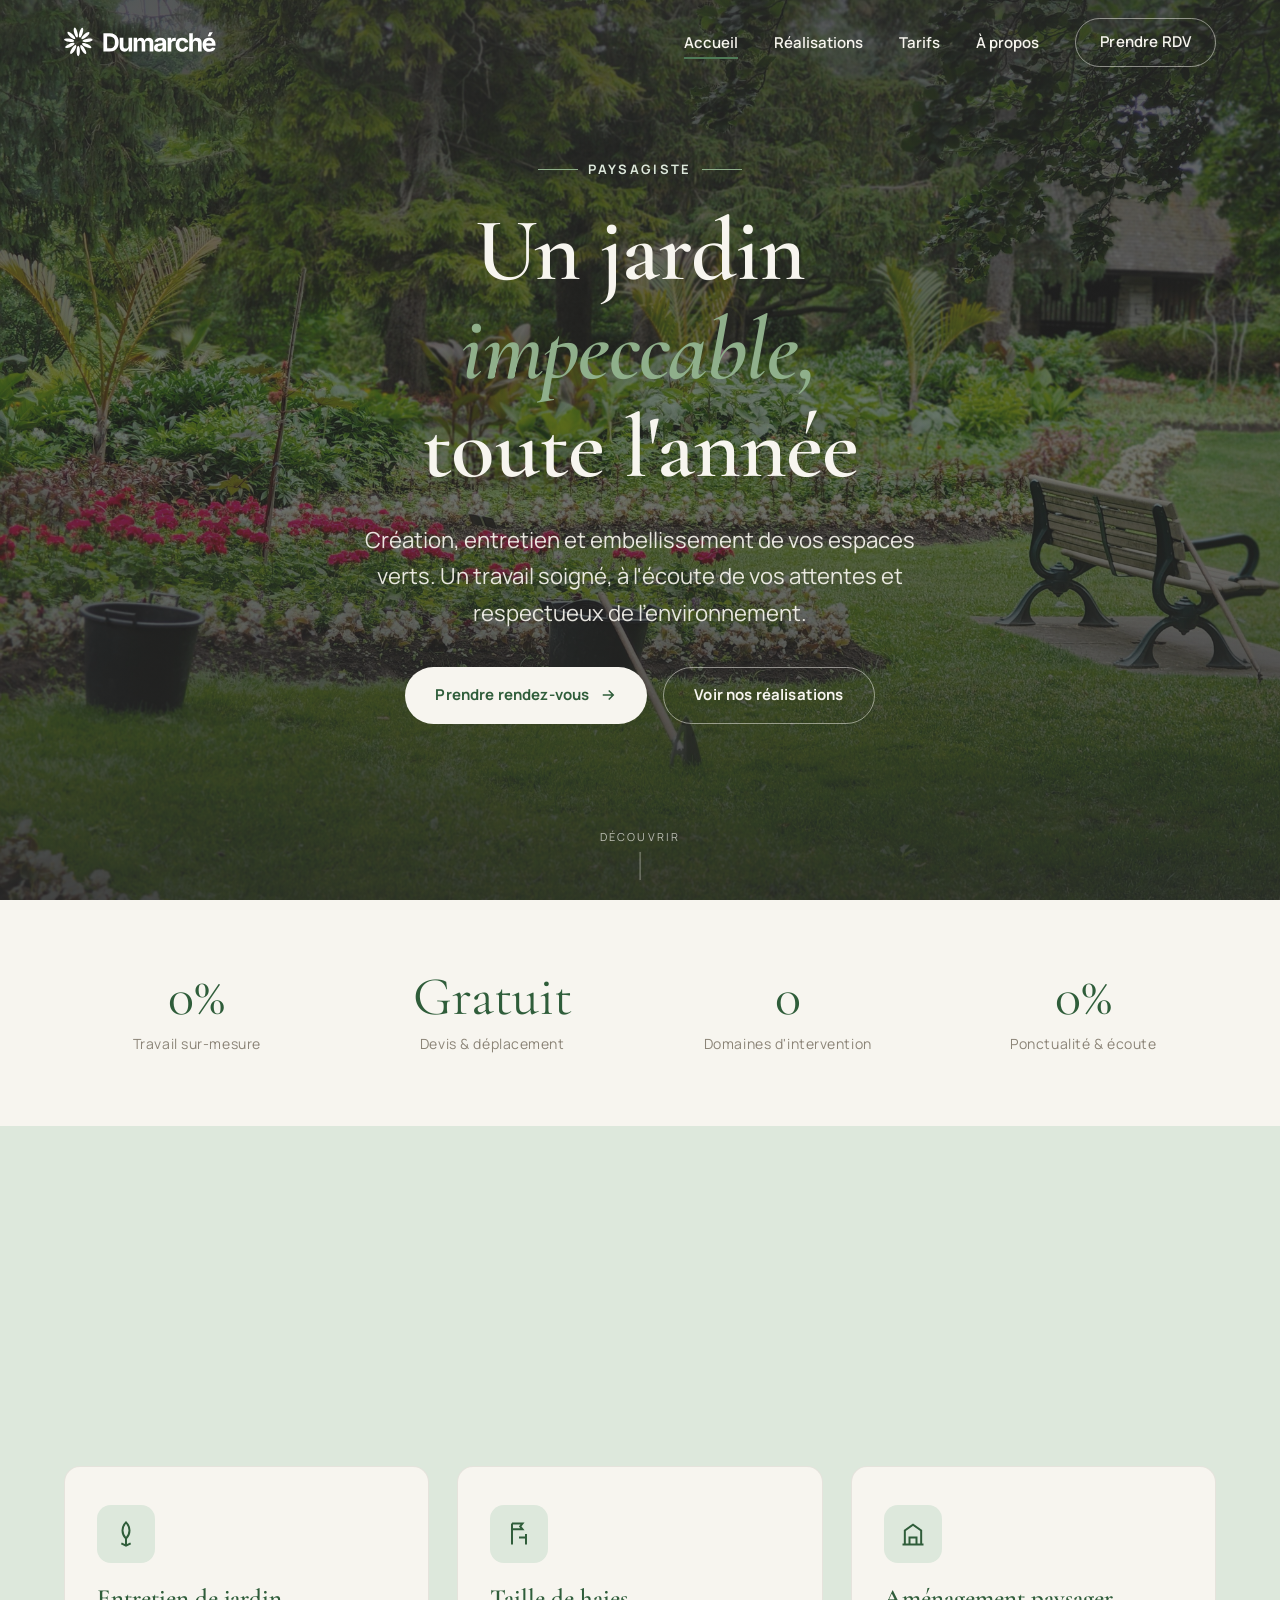
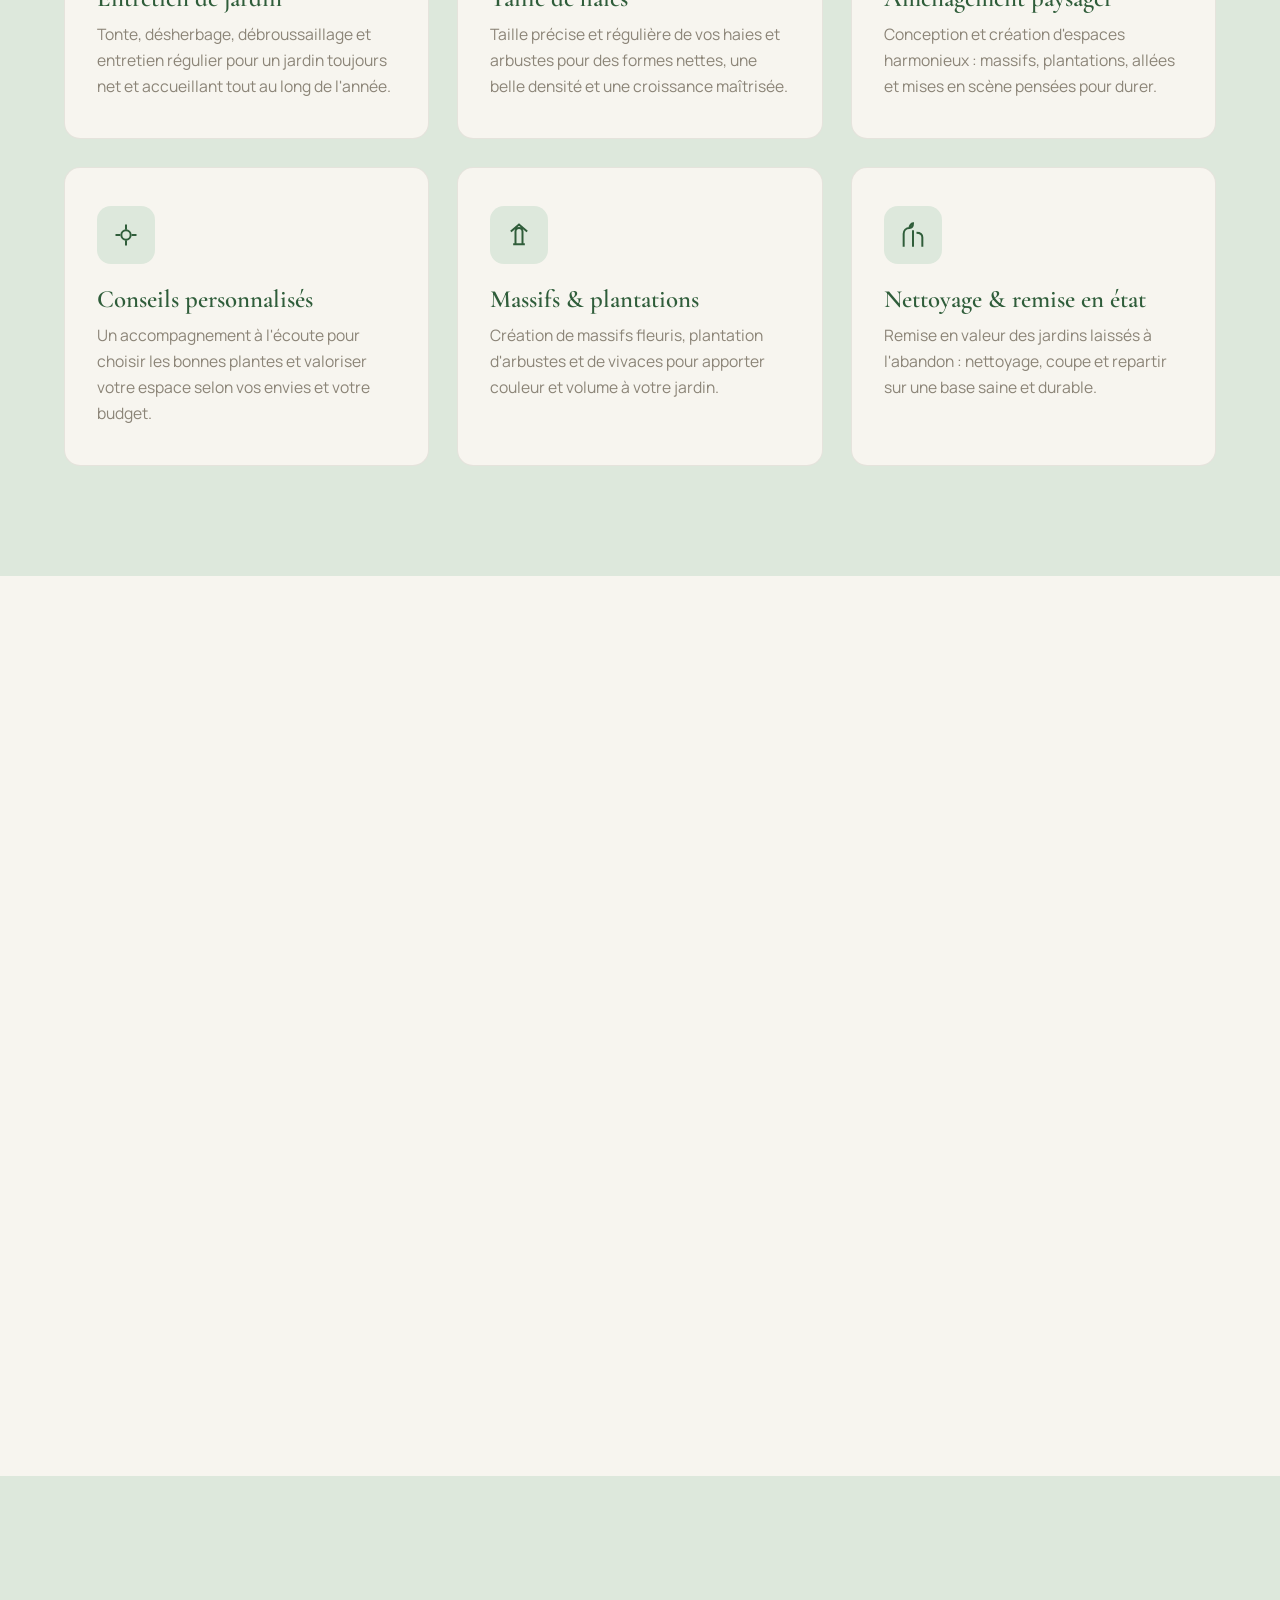
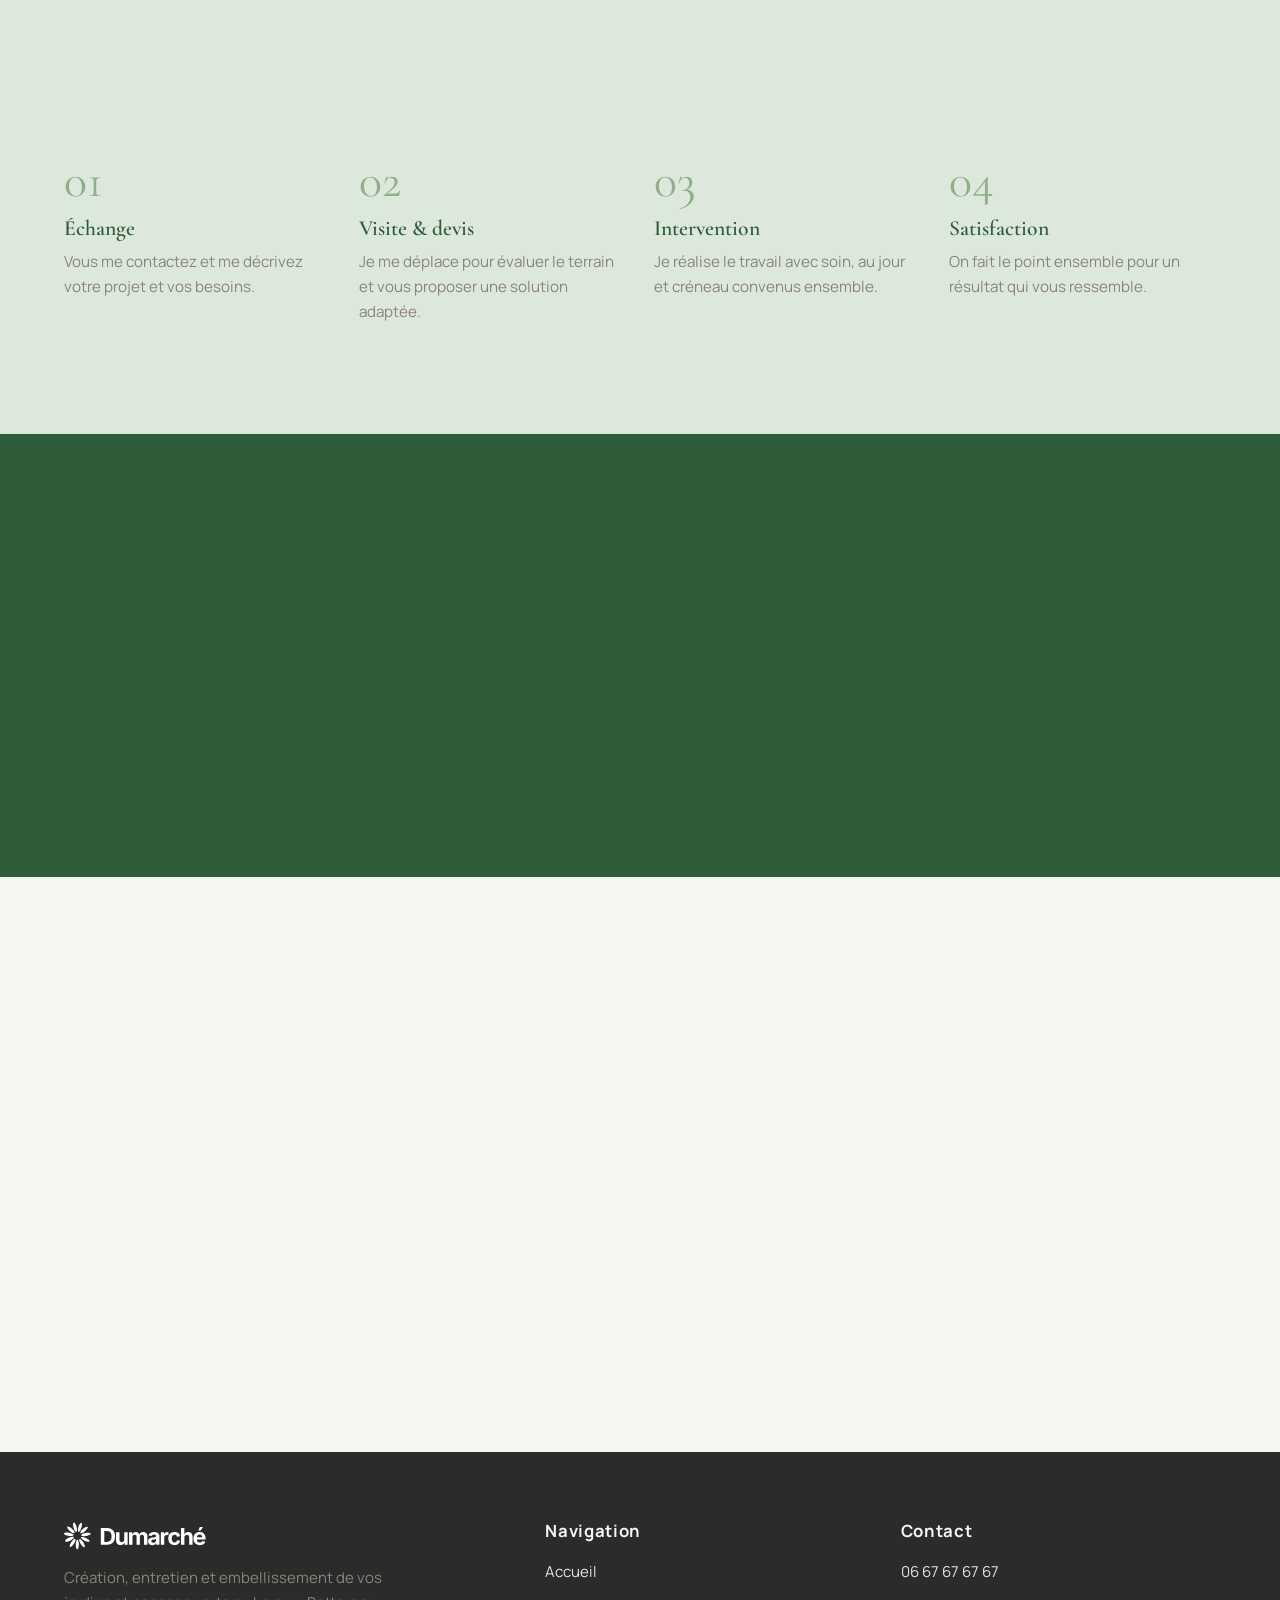
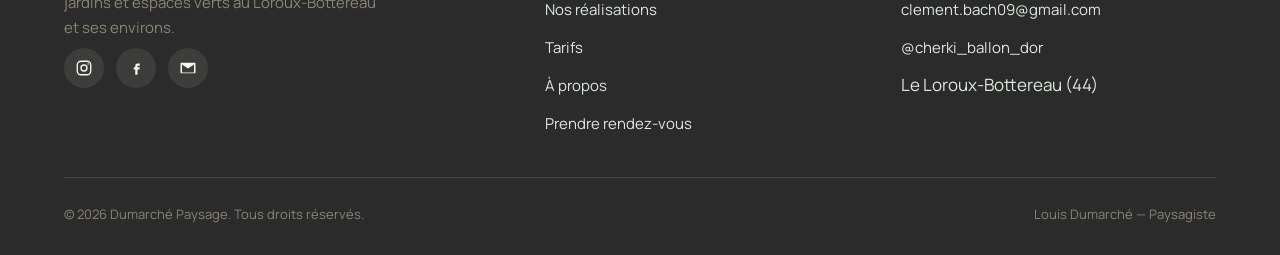
==== commit 3f32f7e6: "Header mobile: accroche Paysagiste (trait des 2 cotes), titre/boutons reduits, burger plus petit et " ====
--- a/index.html
+++ b/index.html
@@ -38,7 +38,7 @@
       </video>
     </div>
     <div class="container hero__content">
-      <span class="hero__eyebrow">Paysagiste · Le Loroux-Bottereau</span>
+      <span class="hero__eyebrow">Paysagiste</span>
       <h1>Un jardin<br><em>impeccable,</em><br>toute l'année</h1>
       <p class="hero__sub">Création, entretien et embellissement de vos espaces verts. Un travail soigné, à l'écoute de vos attentes et respectueux de l'environnement.</p>
       <div class="hero__actions">
--- a/css/style.css
+++ b/css/style.css
@@ -152,7 +152,7 @@
   font-weight: 700; letter-spacing: .18em; text-transform: uppercase; font-size: 13px;
   color: var(--vert-pale); margin-bottom: 22px;
 }
-.hero__eyebrow::before { content: ""; width: 40px; height: 1.5px; background: var(--vert-clair); }
+.hero__eyebrow::before, .hero__eyebrow::after { content: ""; width: 40px; height: 1.5px; background: var(--vert-clair); }
 .hero h1 { color: var(--creme); font-size: clamp(3rem, 7.5vw, 5.6rem); margin-bottom: 24px; letter-spacing: -.01em; }
 .hero h1 em { font-style: italic; color: var(--vert-clair); }
 .hero__sub { font-size: clamp(1.12rem, 2.1vw, 1.38rem); max-width: 590px; color: rgba(247,245,239,.92); margin: 0 auto 36px; }
@@ -414,25 +414,32 @@
   .nav__links.open { transform: translateX(0); }
   .nav__links a { color: var(--creme); font-size: 18px; }
   .nav__links a::after { background: var(--vert-clair); }
-  /* Bouton menu (pastille lisible sur toute image de hero) */
+  /* Bouton menu : petit cercle vert plein, lisible sur image comme sur fond blanc */
   .nav__burger {
-    display: flex; z-index: 101; position: fixed; right: 16px; top: 12px;
-    width: 44px; height: 44px; align-items: center; justify-content: center;
-    gap: 5px; padding: 0; border-radius: 50%;
-    background: rgba(43,43,43,.4); backdrop-filter: blur(4px);
-    box-shadow: 0 4px 14px rgba(43,43,43,.25); transition: background var(--transition);
+    display: flex; z-index: 101; position: fixed; right: 18px; top: 16px;
+    width: 38px; height: 38px; align-items: center; justify-content: center;
+    gap: 4px; padding: 0; border-radius: 50%;
+    background: var(--vert-fonce);
+    box-shadow: 0 3px 10px rgba(43,43,43,.28); transition: background var(--transition);
   }
   .site-header.scrolled .nav__burger { background: var(--vert-fonce); }
-  .nav__burger span { width: 20px; height: 2px; background: var(--creme); }
+  .nav__burger span { width: 17px; height: 2px; background: var(--creme); border-radius: 2px; }
   body.hero-light .site-header:not(.scrolled) .nav__burger span { background: var(--creme); }
   .nav__burger.open { background: var(--vert-fonce); }
-  .nav__burger.open span:nth-child(1) { transform: translateY(7px) rotate(45deg); background: var(--creme); }
+  .nav__burger.open span:nth-child(1) { transform: translateY(6px) rotate(45deg); background: var(--creme); }
   .nav__burger.open span:nth-child(2) { opacity: 0; }
-  .nav__burger.open span:nth-child(3) { transform: translateY(-7px) rotate(-45deg); background: var(--creme); }
+  .nav__burger.open span:nth-child(3) { transform: translateY(-6px) rotate(-45deg); background: var(--creme); }
   .grid-3, .grid-2, .steps, .gallery, .values { grid-template-columns: 1fr; }
   .form-row { grid-template-columns: 1fr; }
   .form-card { padding: 28px 22px; }
   .footer-grid { grid-template-columns: 1fr; gap: 30px; }
-  .hero__actions { width: 100%; }
-  .hero__actions .btn { flex: 1; justify-content: center; }
-}
+  /* Hero mobile : textes et boutons réduits */
+  .hero__content { padding: 60px 0 96px; }
+  .hero__eyebrow { font-size: 10.5px; letter-spacing: .14em; gap: 8px; margin-bottom: 16px; }
+  .hero__eyebrow::before, .hero__eyebrow::after { width: 26px; }
+  .hero h1 { font-size: 2.4rem; margin-bottom: 16px; }
+  .hero__sub { font-size: .98rem; margin-bottom: 26px; }
+  .hero__actions { width: 100%; gap: 10px; }
+  .hero__actions .btn { flex: 1; justify-content: center; padding: 12px 14px; font-size: 12.5px; gap: 6px; }
+  .hero__actions .btn svg { width: 15px; height: 15px; }
+}
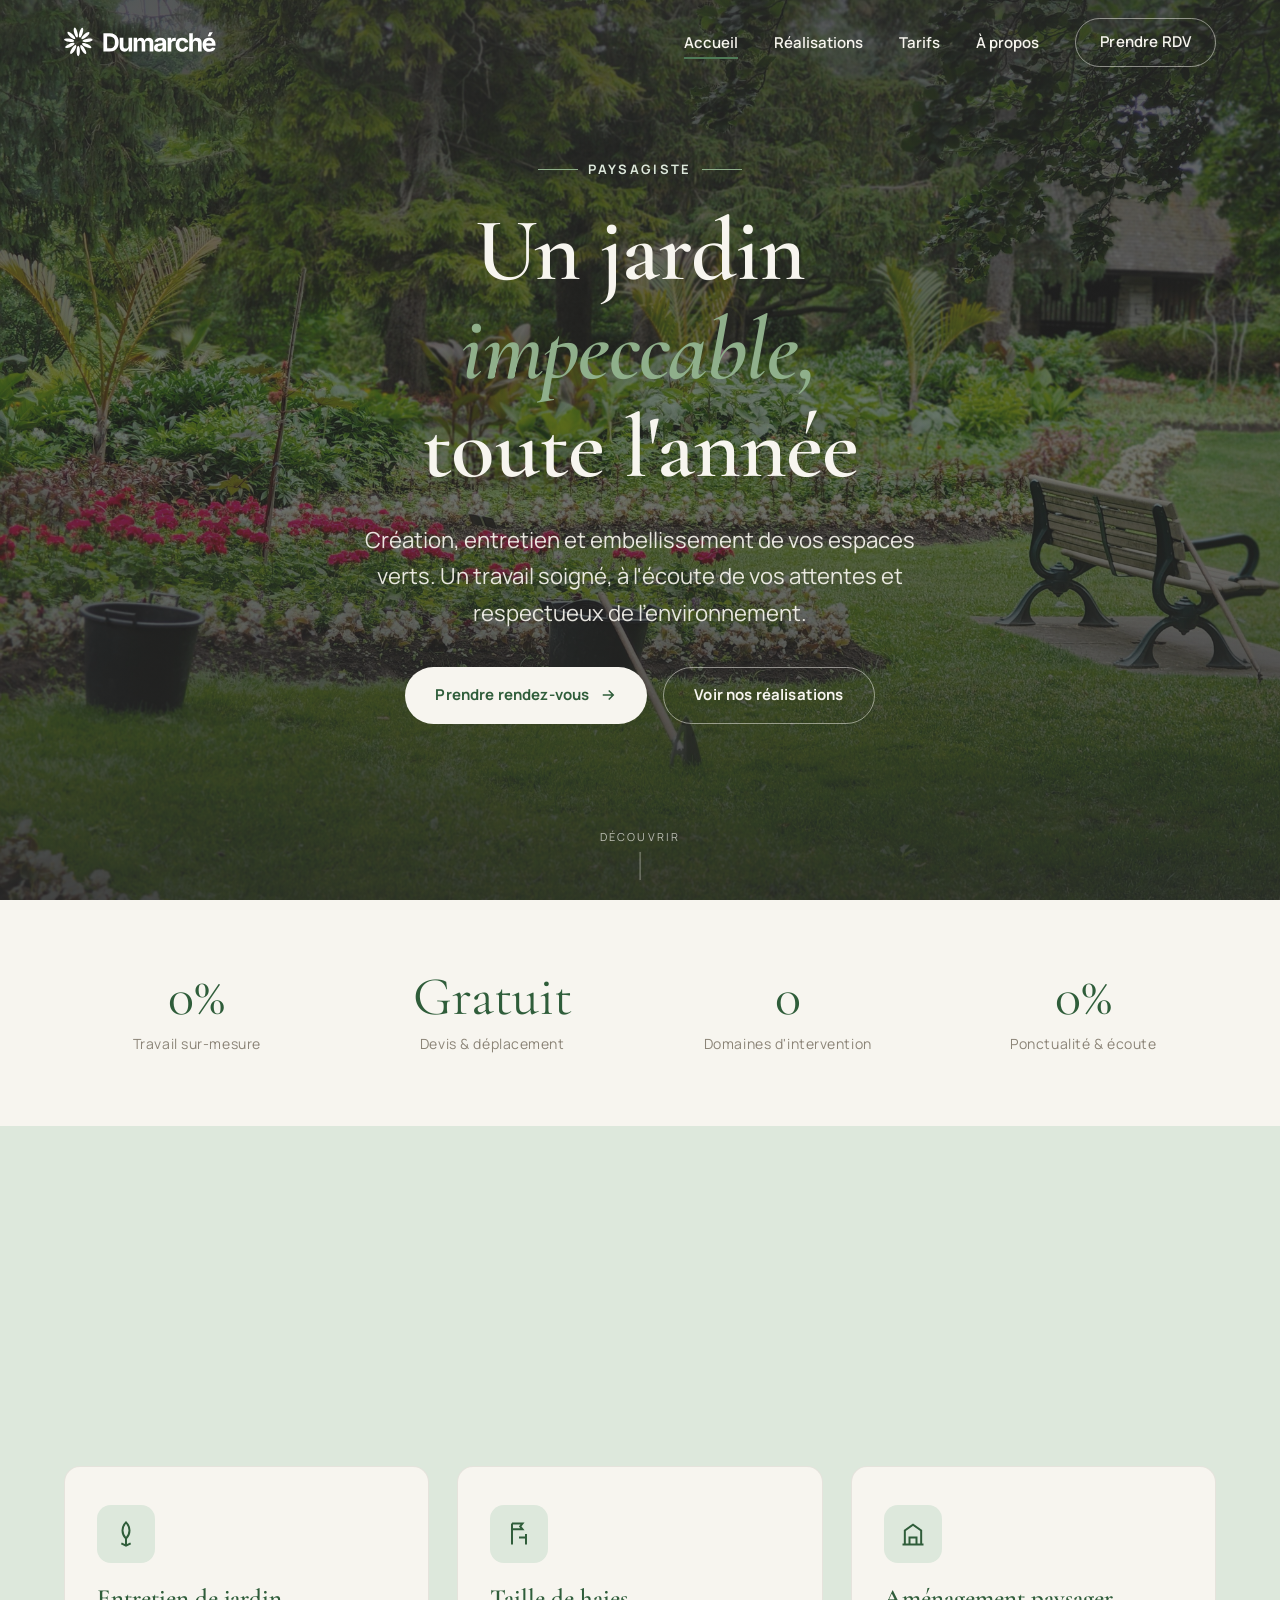
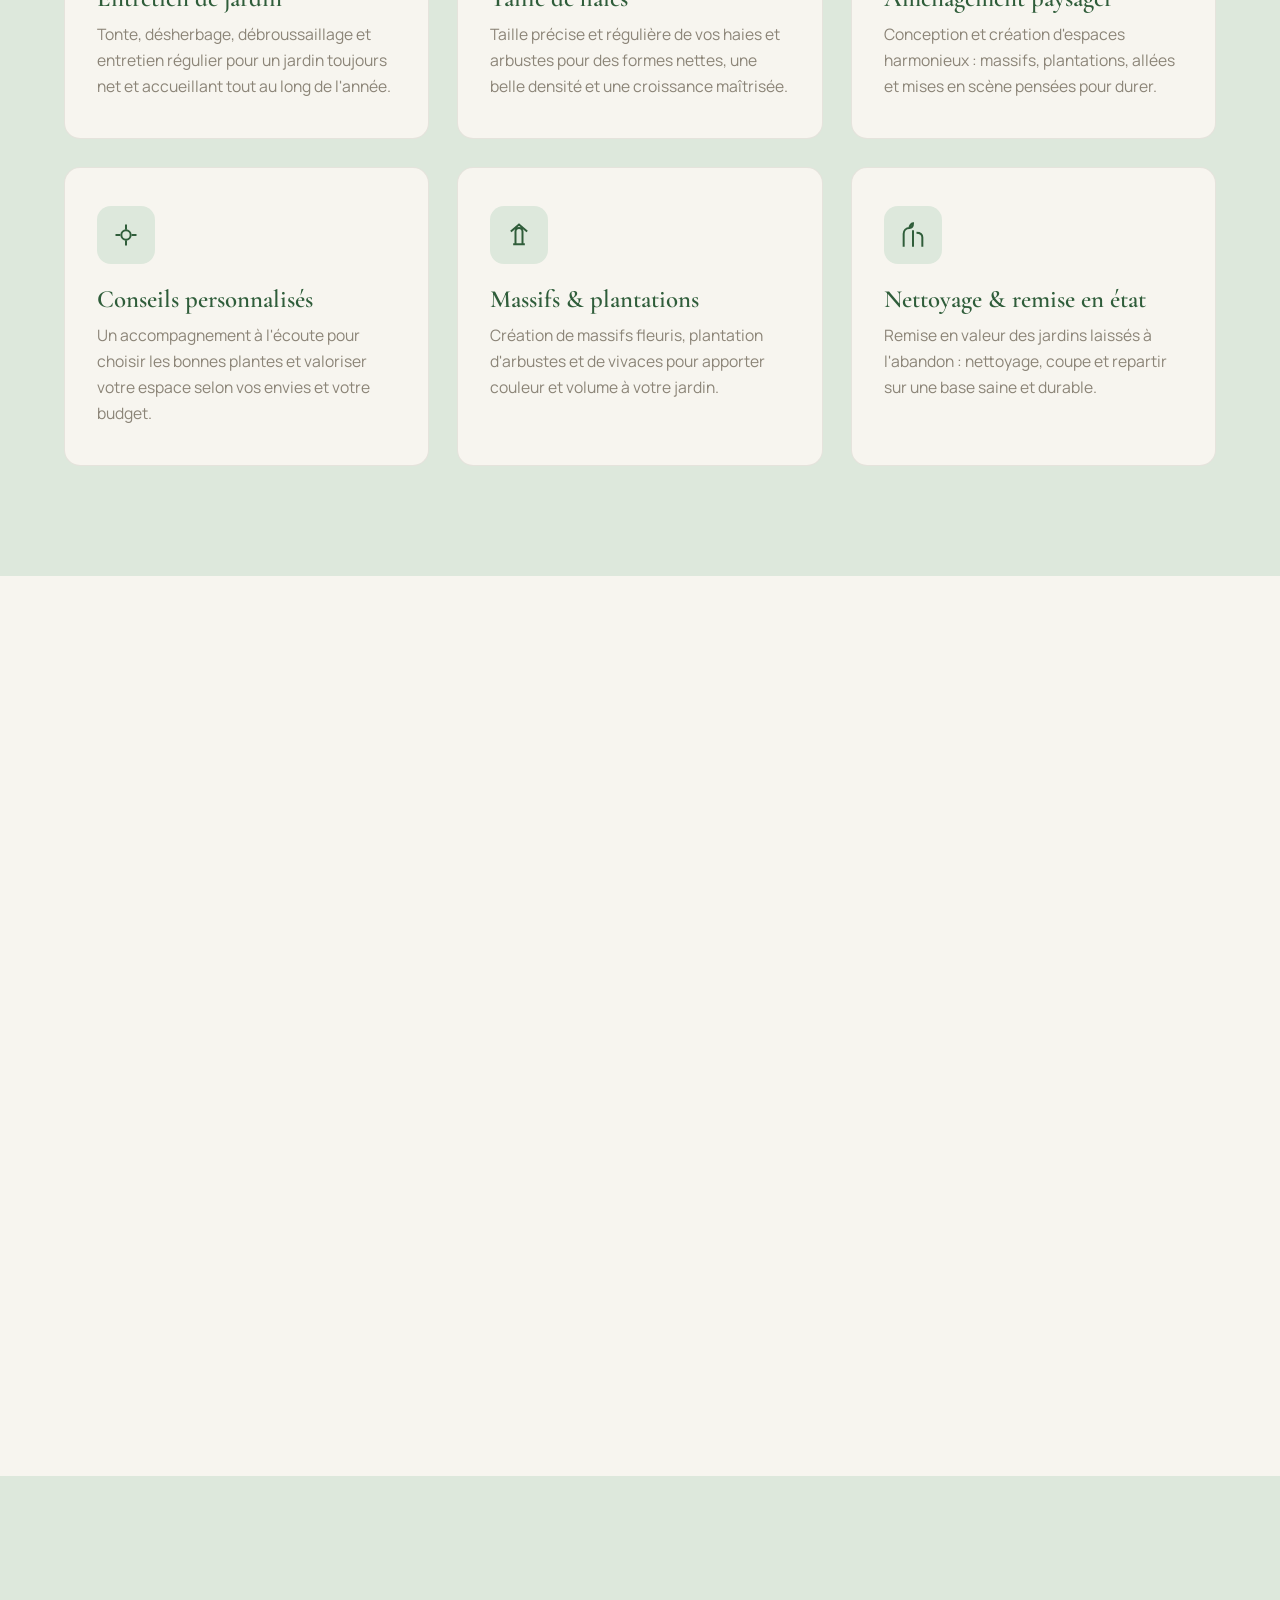
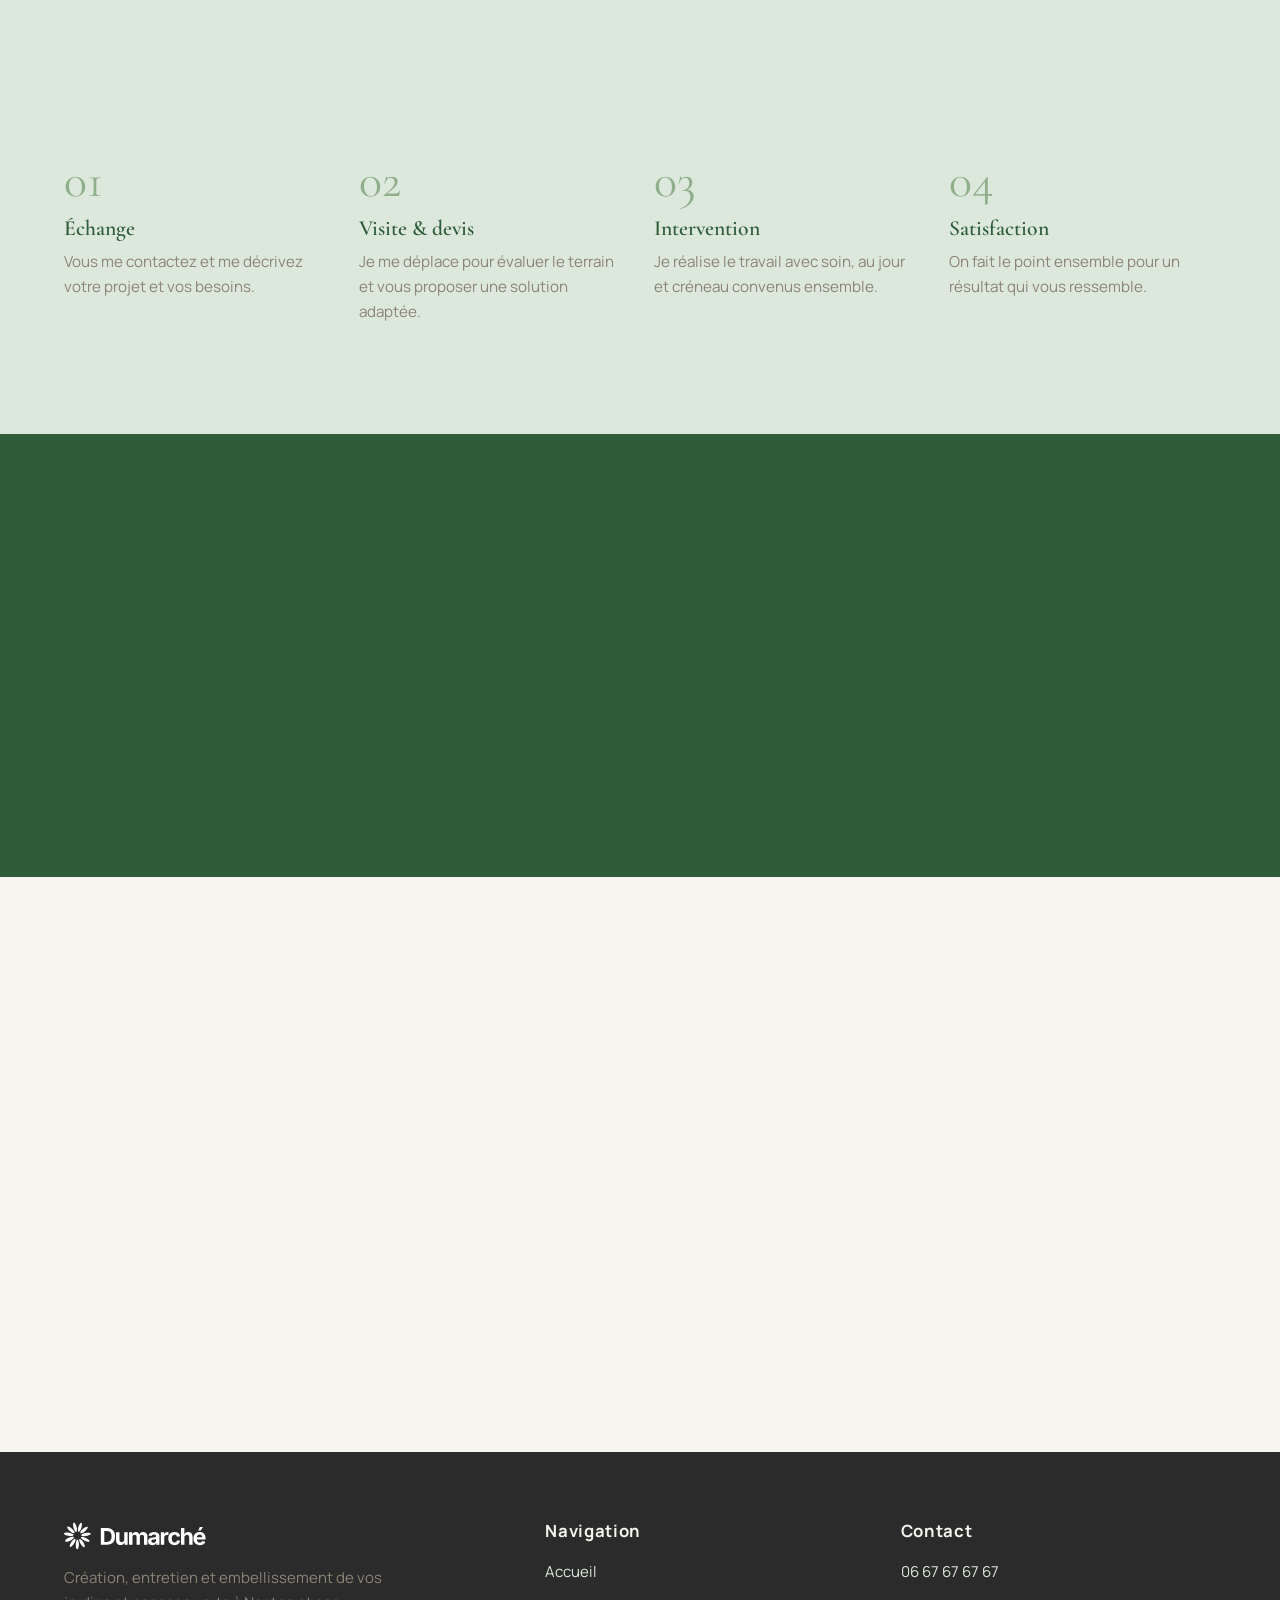
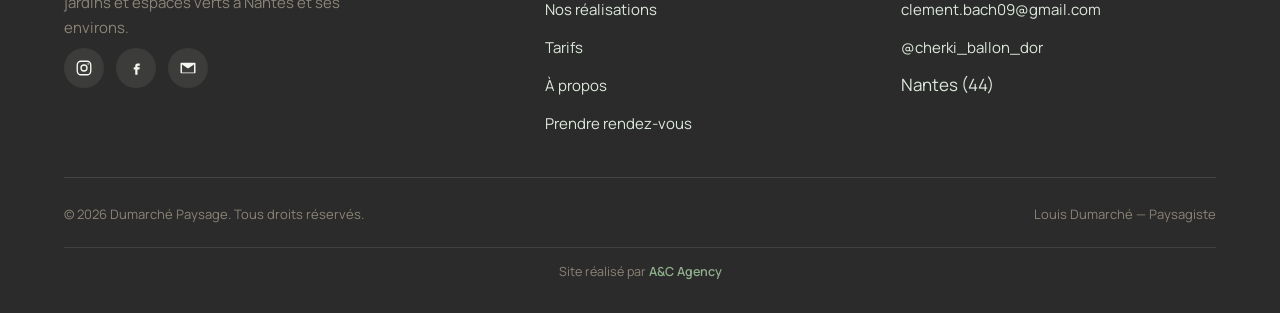
==== commit 6084a0d3: "Localisation Nantes + credit A&C Agency - Lieu d activite: Loroux-Bottereau -> Nantes (titres, meta," ====
--- a/index.html
+++ b/index.html
@@ -3,8 +3,8 @@
 <head>
   <meta charset="UTF-8">
   <meta name="viewport" content="width=device-width, initial-scale=1.0">
-  <title>Dumarché Paysage — Paysagiste à Le Loroux-Bottereau</title>
-  <meta name="description" content="Dumarché Paysage — création, entretien et embellissement de jardins et espaces verts au Loroux-Bottereau. Un travail soigné, à l'écoute et respectueux de l'environnement.">
+  <title>Dumarché Paysage — Paysagiste à Nantes</title>
+  <meta name="description" content="Dumarché Paysage — création, entretien et embellissement de jardins et espaces verts à Nantes. Un travail soigné, à l'écoute et respectueux de l'environnement.">
   <link rel="icon" href="assets/img/logo.svg" type="image/svg+xml">
   <link rel="preconnect" href="https://fonts.googleapis.com">
   <link rel="preconnect" href="https://fonts.gstatic.com" crossorigin>
@@ -170,7 +170,7 @@
       <div class="footer-grid">
         <div>
           <div class="footer-logo"><img class="logo-img" src="assets/img/logo.svg" alt="Dumarché Paysage"></div>
-          <p>Création, entretien et embellissement de vos jardins et espaces verts au Loroux-Bottereau et ses environs.</p>
+          <p>Création, entretien et embellissement de vos jardins et espaces verts à Nantes et ses environs.</p>
           <div class="socials">
             <a href="https://instagram.com/cherki_ballon_dor" target="_blank" rel="noopener" aria-label="Instagram">
               <svg viewBox="0 0 24 24" fill="none" stroke="currentColor" stroke-width="1.8"><rect x="3" y="3" width="18" height="18" rx="5"/><circle cx="12" cy="12" r="4"/><circle cx="17.5" cy="6.5" r="1" fill="currentColor" stroke="none"/></svg>
@@ -199,13 +199,14 @@
             <li><a href="tel:0667676767">06 67 67 67 67</a></li>
             <li><a href="mailto:clement.bach09@gmail.com">clement.bach09@gmail.com</a></li>
             <li><a href="https://instagram.com/cherki_ballon_dor" target="_blank" rel="noopener">@cherki_ballon_dor</a></li>
-            <li>Le Loroux-Bottereau (44)</li>
+            <li>Nantes (44)</li>
           </ul>
         </div>
       </div>
       <div class="footer-bottom">
         <span>© <span class="year">2026</span> Dumarché Paysage. Tous droits réservés.</span>
         <span>Louis Dumarché — Paysagiste</span>
+        <span class="footer-credit">Site réalisé par <a href="https://clement4409.github.io/portfolio/" target="_blank" rel="noopener">A&amp;C Agency</a></span>
       </div>
     </div>
   </footer>
--- a/css/style.css
+++ b/css/style.css
@@ -387,7 +387,10 @@
 .socials a { width: 40px; height: 40px; border-radius: 50%; background: rgba(247,245,239,.08); display: flex; align-items: center; justify-content: center; transition: var(--transition); }
 .socials a:hover { background: var(--vert); transform: translateY(-3px); }
 .socials svg { width: 18px; height: 18px; color: var(--creme); }
-.footer-bottom { display: flex; justify-content: space-between; align-items: center; padding-top: 26px; font-size: 13px; color: var(--taupe); flex-wrap: wrap; gap: 10px; }
+.footer-bottom { display: flex; justify-content: space-between; align-items: center; padding-top: 26px; font-size: 13px; color: var(--taupe); flex-wrap: wrap; gap: 10px 20px; }
+.footer-credit { width: 100%; text-align: center; margin-top: 12px; padding-top: 14px; border-top: 1px solid rgba(139,132,119,.25); font-size: 12.5px; }
+.footer-credit a { color: var(--vert-clair); font-weight: 600; transition: color var(--transition); }
+.footer-credit a:hover { color: var(--creme); }
 
 /* --------- Animations GSAP (état initial) --------- */
 .reveal { opacity: 0; }
@@ -406,29 +409,66 @@
 @media (max-width: 640px) {
   body { font-size: 16px; }
   .section { padding: 76px 0; }
+  /* Voile sombre derrière le tiroir : isole le menu et permet de fermer au clic */
+  body.menu-open { overflow: hidden; }
+  /* Masque le logo quand le tiroir est ouvert (evite le chevauchement) */
+  body.menu-open .nav__logo { opacity: 0; pointer-events: none; transition: opacity .25s ease; }
+  /* Le backdrop-filter du header scrolle enferme les enfants fixed (le tiroir).
+     On le neutralise a l ouverture pour que le tiroir couvre tout l ecran. */
+  body.menu-open .site-header {
+    backdrop-filter: none !important; -webkit-backdrop-filter: none !important;
+    background: transparent !important; box-shadow: none !important;
+  }
+  body.menu-open::before {
+    content: ""; position: fixed; inset: 0; z-index: 80;
+    background: rgba(24, 32, 24, .5); backdrop-filter: blur(2px);
+    opacity: 1; transition: opacity var(--transition);
+  }
   .nav__links {
-    position: fixed; inset: 0 0 0 auto; width: min(78vw, 320px);
-    background: var(--vert-fonce); flex-direction: column; align-items: flex-start;
-    padding: 100px 34px; gap: 22px; transform: translateX(100%); transition: transform var(--transition); z-index: 90;
+    position: fixed; inset: 0 0 0 auto; width: min(74vw, 300px);
+    background: var(--vert-fonce); flex-direction: column; align-items: stretch;
+    padding: 96px 28px 32px; gap: 0; transform: translateX(100%);
+    transition: transform var(--transition); z-index: 90;
+    box-shadow: -12px 0 40px rgba(43,43,43,.28);
+    overflow-y: auto;
   }
   .nav__links.open { transform: translateX(0); }
-  .nav__links a { color: var(--creme); font-size: 18px; }
-  .nav__links a::after { background: var(--vert-clair); }
-  /* Bouton menu : petit cercle vert plein, lisible sur image comme sur fond blanc */
+  .nav__links li { width: 100%; }
+  .nav__links a {
+    display: block; color: var(--creme); font-size: 17px; font-weight: 500;
+    padding: 16px 4px; border-bottom: 1px solid rgba(247,245,239,.12);
+  }
+  .nav__links a::after { display: none; }
+  .nav__links a.active { color: var(--vert-clair); }
+  /* Bouton RDV : plein, texte vert foncé — on force la couleur car la regle
+     globale hero-light rend le texte creme (invisible sur fond creme) */
+  .nav__links li:last-child { margin-top: 22px; }
+  .nav__links a.nav__cta,
+  body.hero-light .site-header:not(.scrolled) .nav__links a.nav__cta {
+    background: var(--creme); color: var(--vert-fonce); border: none;
+    border-radius: 40px; padding: 14px 24px; font-weight: 600;
+    text-align: center; box-shadow: 0 6px 18px rgba(43,43,43,.22);
+  }
+  /* Bouton menu : cercle vert plein, toujours visible (fond blanc comme image) */
   .nav__burger {
-    display: flex; z-index: 101; position: fixed; right: 18px; top: 16px;
-    width: 38px; height: 38px; align-items: center; justify-content: center;
+    display: flex; z-index: 101; position: fixed; right: 18px; top: 8px;
+    width: 42px; height: 42px; align-items: center; justify-content: center;
     gap: 4px; padding: 0; border-radius: 50%;
     background: var(--vert-fonce);
-    box-shadow: 0 3px 10px rgba(43,43,43,.28); transition: background var(--transition);
-  }
-  .site-header.scrolled .nav__burger { background: var(--vert-fonce); }
-  .nav__burger span { width: 17px; height: 2px; background: var(--creme); border-radius: 2px; }
+    box-shadow: 0 4px 14px rgba(43,43,43,.3); transition: background var(--transition), transform var(--transition);
+  }
+  .nav__burger:active { transform: scale(.94); }
+  .nav__burger span { width: 16px; height: 2px; background: var(--creme); border-radius: 2px; transition: var(--transition); }
+  /* Neutralise la règle globale qui rendait les barres foncées sur le hero */
   body.hero-light .site-header:not(.scrolled) .nav__burger span { background: var(--creme); }
-  .nav__burger.open { background: var(--vert-fonce); }
-  .nav__burger.open span:nth-child(1) { transform: translateY(6px) rotate(45deg); background: var(--creme); }
+  /* Etat ouvert (X) : cercle creme translucide + contour pour le detacher du tiroir vert */
+  .nav__burger.open {
+    background: rgba(247,245,239,.14);
+    border: 1px solid rgba(247,245,239,.35);
+  }
+  .nav__burger.open span:nth-child(1) { transform: translateY(6px) rotate(45deg); }
   .nav__burger.open span:nth-child(2) { opacity: 0; }
-  .nav__burger.open span:nth-child(3) { transform: translateY(-6px) rotate(-45deg); background: var(--creme); }
+  .nav__burger.open span:nth-child(3) { transform: translateY(-6px) rotate(-45deg); }
   .grid-3, .grid-2, .steps, .gallery, .values { grid-template-columns: 1fr; }
   .form-row { grid-template-columns: 1fr; }
   .form-card { padding: 28px 22px; }
@@ -438,8 +478,18 @@
   .hero__eyebrow { font-size: 10.5px; letter-spacing: .14em; gap: 8px; margin-bottom: 16px; }
   .hero__eyebrow::before, .hero__eyebrow::after { width: 26px; }
   .hero h1 { font-size: 2.4rem; margin-bottom: 16px; }
-  .hero__sub { font-size: .98rem; margin-bottom: 26px; }
-  .hero__actions { width: 100%; gap: 10px; }
-  .hero__actions .btn { flex: 1; justify-content: center; padding: 12px 14px; font-size: 12.5px; gap: 6px; }
-  .hero__actions .btn svg { width: 15px; height: 15px; }
-}
+  .hero__sub { font-size: .95rem; margin-bottom: 28px; padding: 0 14px; max-width: 380px; }
+  .hero__actions { width: 100%; gap: 14px; padding: 0 20px; flex-wrap: nowrap; }
+  .hero__actions .btn { flex: 1; min-width: 0; justify-content: center; padding: 11px 10px; font-size: 12px; gap: 5px; }
+  .hero__actions .btn svg { width: 14px; height: 14px; }
+}
+
+/* Accessibilité : respecte le réglage système "réduire les animations" */
+@media (prefers-reduced-motion: reduce) {
+  *, *::before, *::after {
+    animation-duration: .01ms !important;
+    animation-iteration-count: 1 !important;
+    transition-duration: .01ms !important;
+    scroll-behavior: auto !important;
+  }
+}
